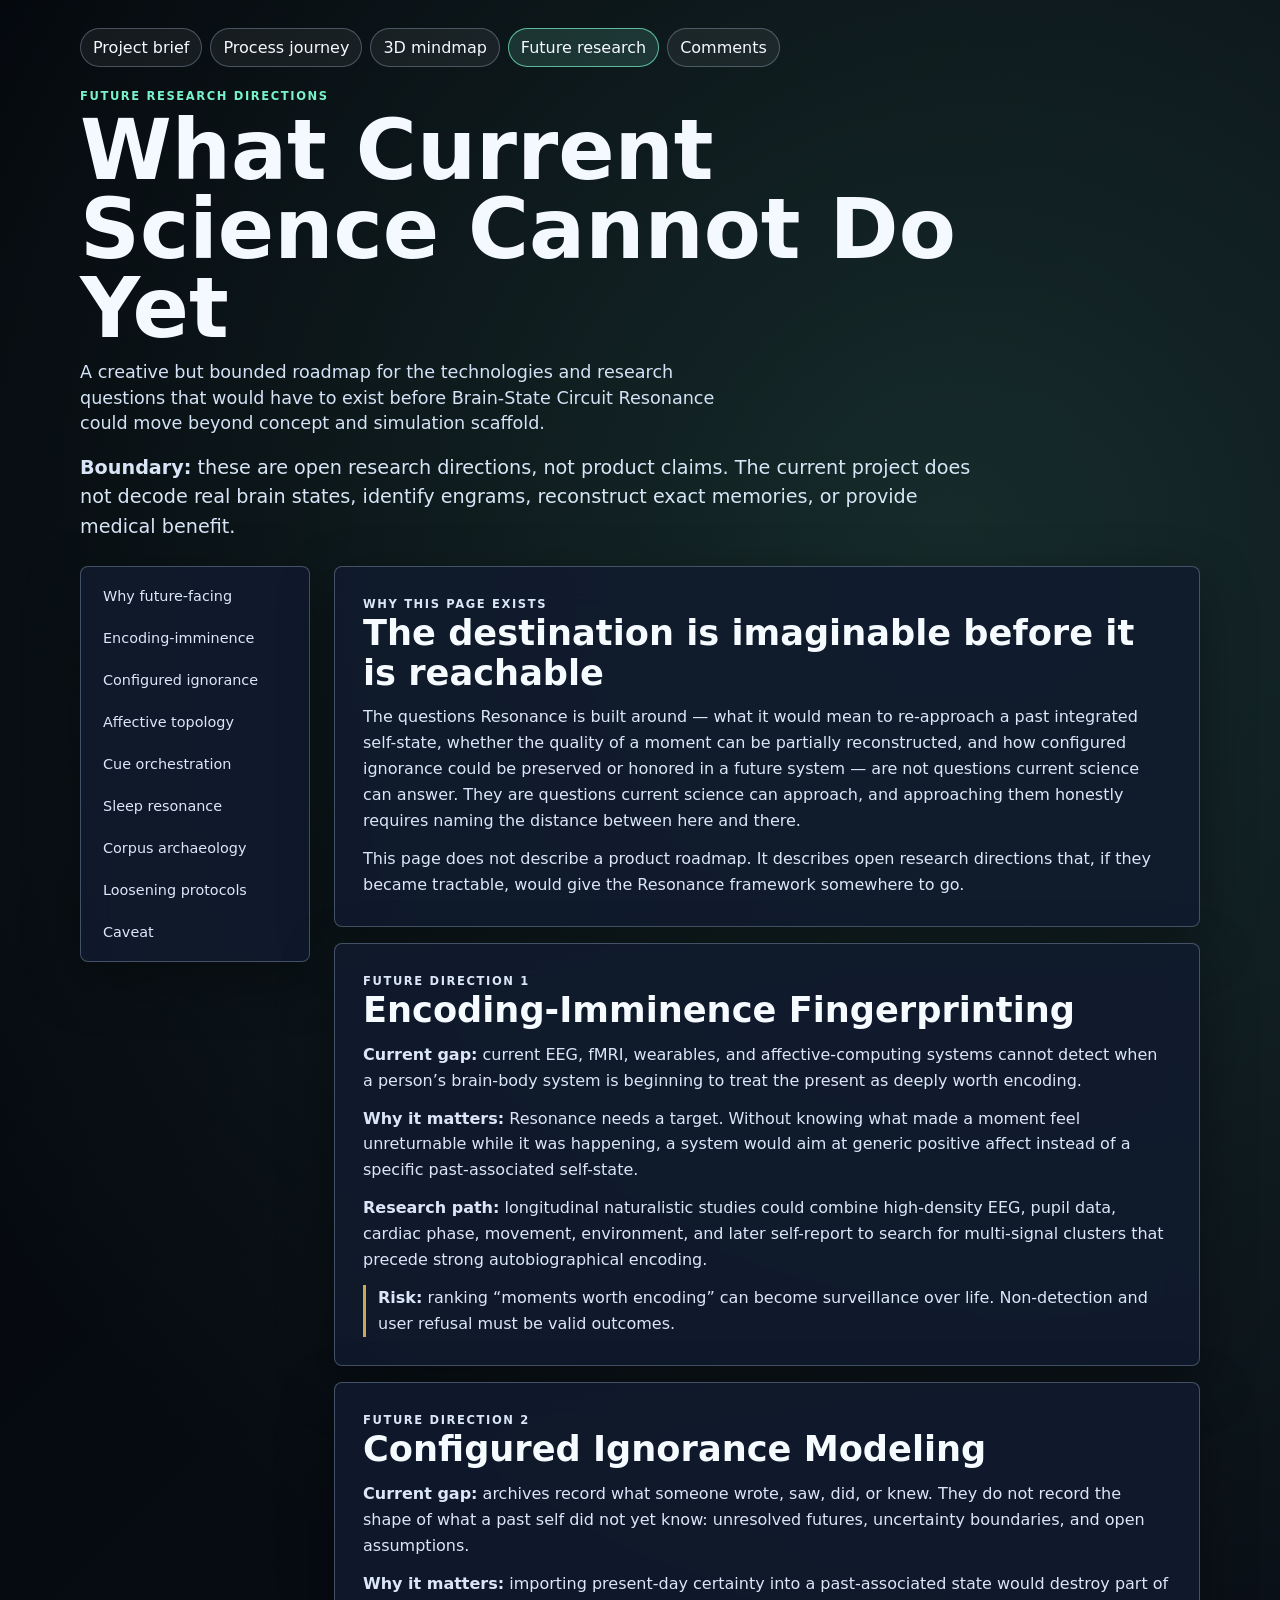
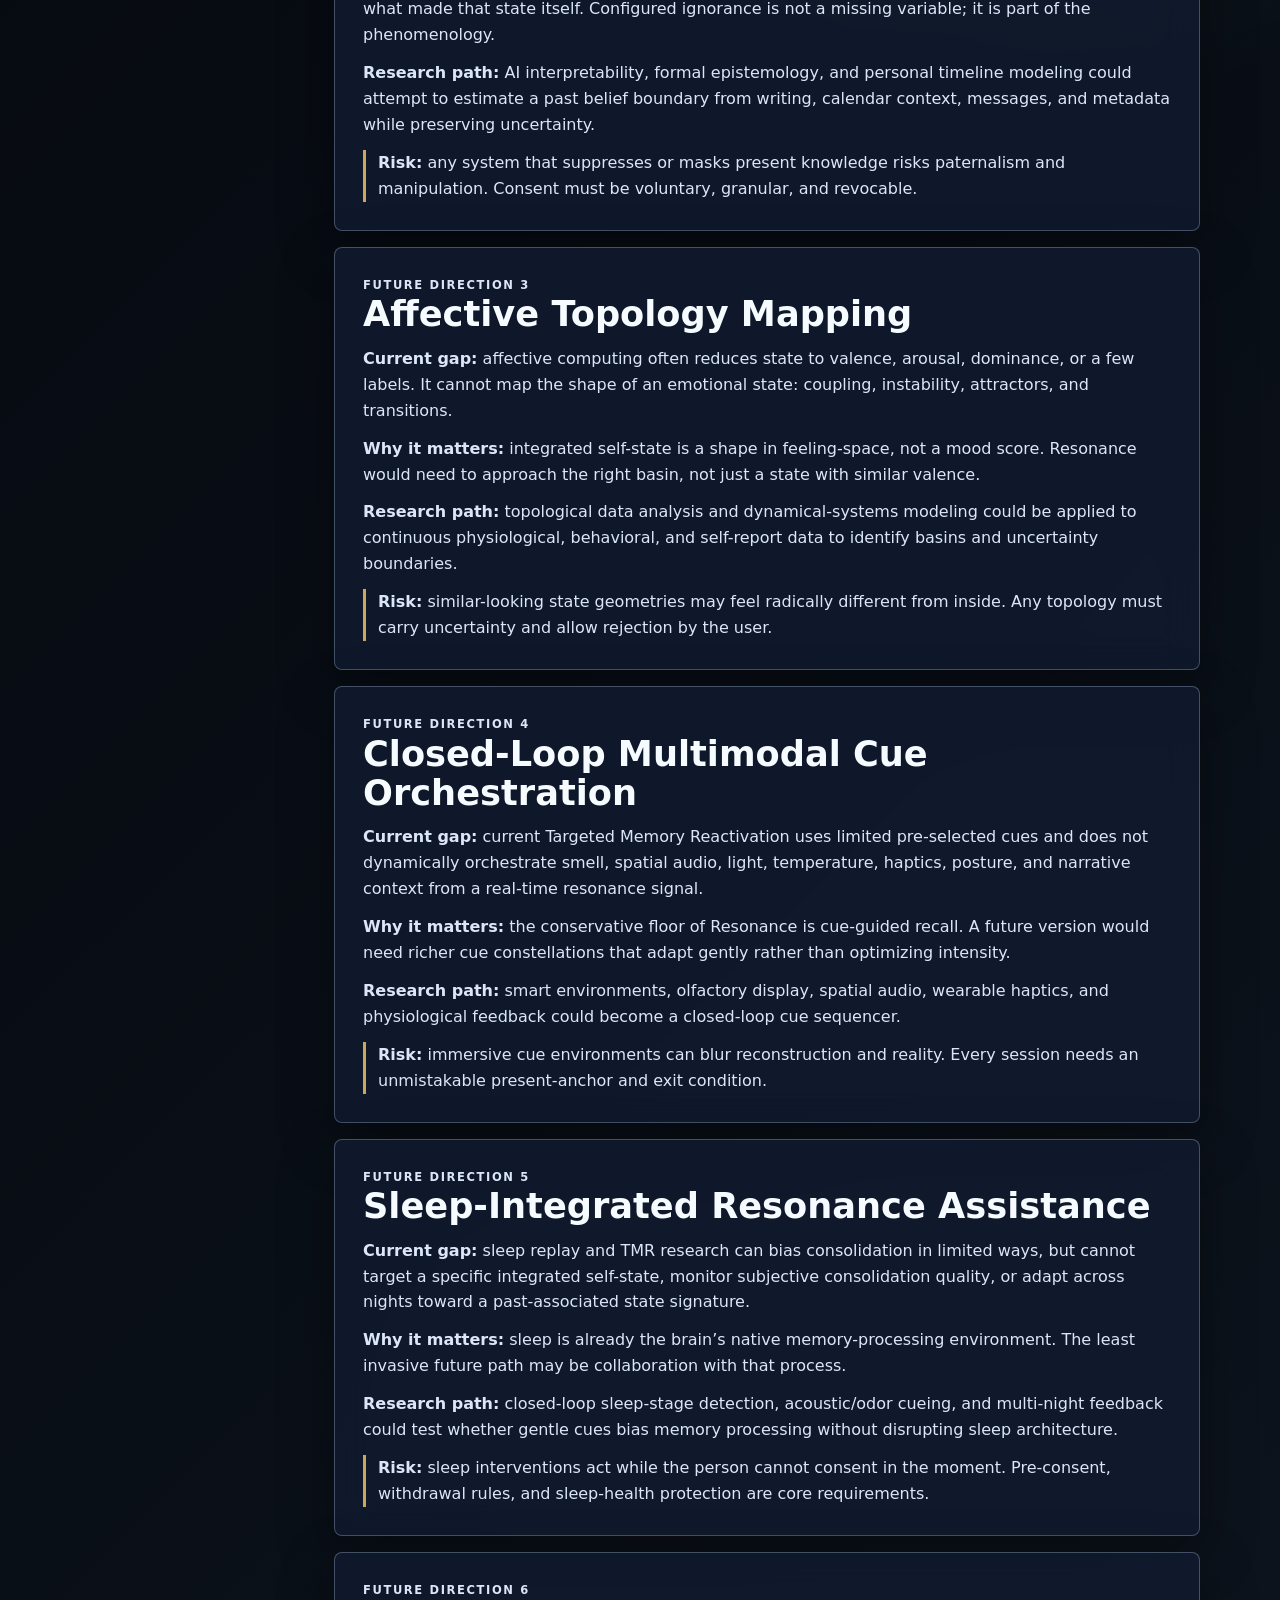
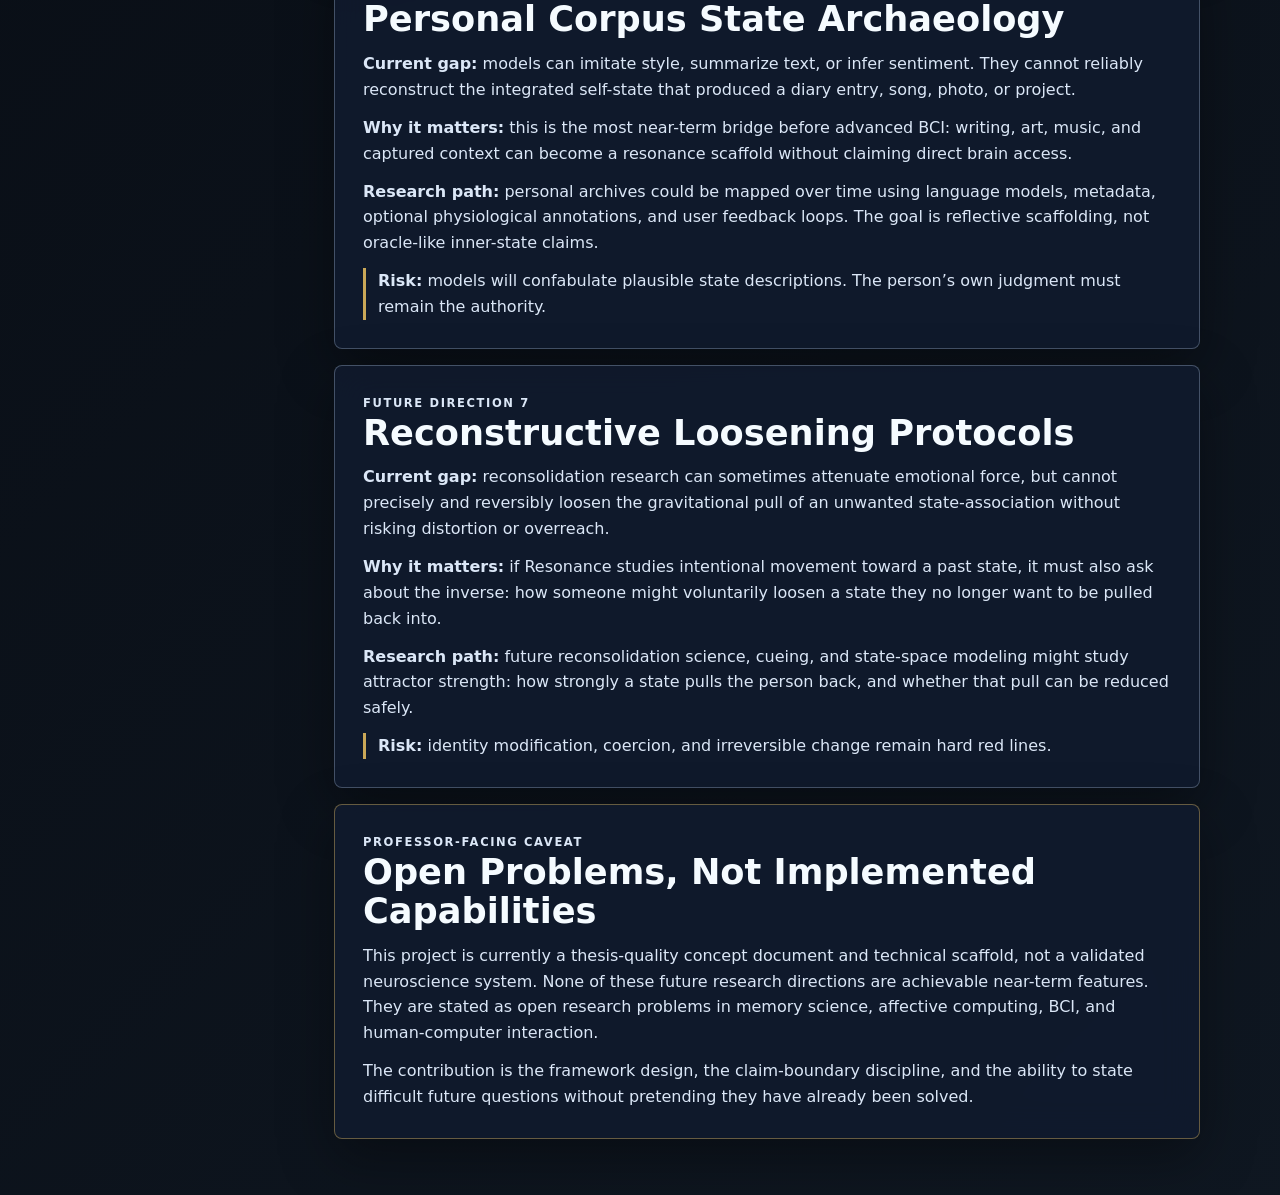
==== future-research.html @ 8a3b991a "docs: add future research roadmap" ====
<!doctype html>
<html lang="en">
<head>
  <meta charset="utf-8" />
  <meta name="viewport" content="width=device-width, initial-scale=1" />
  <title>Brain-State Circuit Resonance Future Research Directions</title>
  <link rel="stylesheet" href="style.css" />
</head>
<body class="brief-page">
  <header class="brief-hero">
    <nav class="journey-nav" aria-label="Project navigation">
      <a href="project-brief.html">Project brief</a>
      <a href="journey.html">Process journey</a>
      <a href="index.html">3D mindmap</a>
      <a href="future-research.html" aria-current="page">Future research</a>
      <button type="button" data-comments-toggle>Comments</button>
    </nav>
    <p class="eyebrow">Future research directions</p>
    <h1>What Current Science Cannot Do Yet</h1>
    <p class="thesis">A creative but bounded roadmap for the technologies and research questions that would have to exist before Brain-State Circuit Resonance could move beyond concept and simulation scaffold.</p>
    <p class="brief-hook"><strong>Boundary:</strong> these are open research directions, not product claims. The current project does not decode real brain states, identify engrams, reconstruct exact memories, or provide medical benefit.</p>
  </header>

  <main class="brief-shell">
    <aside class="brief-toc" aria-label="Future research path">
      <a href="#why-future">Why future-facing</a>
      <a href="#encoding-imminence">Encoding-imminence</a>
      <a href="#configured-ignorance">Configured ignorance</a>
      <a href="#affective-topology">Affective topology</a>
      <a href="#cue-orchestration">Cue orchestration</a>
      <a href="#sleep-resonance">Sleep resonance</a>
      <a href="#corpus-archaeology">Corpus archaeology</a>
      <a href="#loosening-protocols">Loosening protocols</a>
      <a href="#caveat">Caveat</a>
    </aside>

    <section class="brief-content">
      <section class="brief-section" id="why-future">
        <p class="eyebrow">Why this page exists</p>
        <h2>The destination is imaginable before it is reachable</h2>
        <p>The questions Resonance is built around — what it would mean to re-approach a past integrated self-state, whether the quality of a moment can be partially reconstructed, and how configured ignorance could be preserved or honored in a future system — are not questions current science can answer. They are questions current science can approach, and approaching them honestly requires naming the distance between here and there.</p>
        <p>This page does not describe a product roadmap. It describes open research directions that, if they became tractable, would give the Resonance framework somewhere to go.</p>
      </section>

      <section class="brief-section" id="encoding-imminence">
        <p class="eyebrow">Future direction 1</p>
        <h2>Encoding-Imminence Fingerprinting</h2>
        <p><strong>Current gap:</strong> current EEG, fMRI, wearables, and affective-computing systems cannot detect when a person’s brain-body system is beginning to treat the present as deeply worth encoding.</p>
        <p><strong>Why it matters:</strong> Resonance needs a target. Without knowing what made a moment feel unreturnable while it was happening, a system would aim at generic positive affect instead of a specific past-associated self-state.</p>
        <p><strong>Research path:</strong> longitudinal naturalistic studies could combine high-density EEG, pupil data, cardiac phase, movement, environment, and later self-report to search for multi-signal clusters that precede strong autobiographical encoding.</p>
        <p class="brief-caveat"><strong>Risk:</strong> ranking “moments worth encoding” can become surveillance over life. Non-detection and user refusal must be valid outcomes.</p>
      </section>

      <section class="brief-section" id="configured-ignorance">
        <p class="eyebrow">Future direction 2</p>
        <h2>Configured Ignorance Modeling</h2>
        <p><strong>Current gap:</strong> archives record what someone wrote, saw, did, or knew. They do not record the shape of what a past self did not yet know: unresolved futures, uncertainty boundaries, and open assumptions.</p>
        <p><strong>Why it matters:</strong> importing present-day certainty into a past-associated state would destroy part of what made that state itself. Configured ignorance is not a missing variable; it is part of the phenomenology.</p>
        <p><strong>Research path:</strong> AI interpretability, formal epistemology, and personal timeline modeling could attempt to estimate a past belief boundary from writing, calendar context, messages, and metadata while preserving uncertainty.</p>
        <p class="brief-caveat"><strong>Risk:</strong> any system that suppresses or masks present knowledge risks paternalism and manipulation. Consent must be voluntary, granular, and revocable.</p>
      </section>

      <section class="brief-section" id="affective-topology">
        <p class="eyebrow">Future direction 3</p>
        <h2>Affective Topology Mapping</h2>
        <p><strong>Current gap:</strong> affective computing often reduces state to valence, arousal, dominance, or a few labels. It cannot map the shape of an emotional state: coupling, instability, attractors, and transitions.</p>
        <p><strong>Why it matters:</strong> integrated self-state is a shape in feeling-space, not a mood score. Resonance would need to approach the right basin, not just a state with similar valence.</p>
        <p><strong>Research path:</strong> topological data analysis and dynamical-systems modeling could be applied to continuous physiological, behavioral, and self-report data to identify basins and uncertainty boundaries.</p>
        <p class="brief-caveat"><strong>Risk:</strong> similar-looking state geometries may feel radically different from inside. Any topology must carry uncertainty and allow rejection by the user.</p>
      </section>

      <section class="brief-section" id="cue-orchestration">
        <p class="eyebrow">Future direction 4</p>
        <h2>Closed-Loop Multimodal Cue Orchestration</h2>
        <p><strong>Current gap:</strong> current Targeted Memory Reactivation uses limited pre-selected cues and does not dynamically orchestrate smell, spatial audio, light, temperature, haptics, posture, and narrative context from a real-time resonance signal.</p>
        <p><strong>Why it matters:</strong> the conservative floor of Resonance is cue-guided recall. A future version would need richer cue constellations that adapt gently rather than optimizing intensity.</p>
        <p><strong>Research path:</strong> smart environments, olfactory display, spatial audio, wearable haptics, and physiological feedback could become a closed-loop cue sequencer.</p>
        <p class="brief-caveat"><strong>Risk:</strong> immersive cue environments can blur reconstruction and reality. Every session needs an unmistakable present-anchor and exit condition.</p>
      </section>

      <section class="brief-section" id="sleep-resonance">
        <p class="eyebrow">Future direction 5</p>
        <h2>Sleep-Integrated Resonance Assistance</h2>
        <p><strong>Current gap:</strong> sleep replay and TMR research can bias consolidation in limited ways, but cannot target a specific integrated self-state, monitor subjective consolidation quality, or adapt across nights toward a past-associated state signature.</p>
        <p><strong>Why it matters:</strong> sleep is already the brain’s native memory-processing environment. The least invasive future path may be collaboration with that process.</p>
        <p><strong>Research path:</strong> closed-loop sleep-stage detection, acoustic/odor cueing, and multi-night feedback could test whether gentle cues bias memory processing without disrupting sleep architecture.</p>
        <p class="brief-caveat"><strong>Risk:</strong> sleep interventions act while the person cannot consent in the moment. Pre-consent, withdrawal rules, and sleep-health protection are core requirements.</p>
      </section>

      <section class="brief-section" id="corpus-archaeology">
        <p class="eyebrow">Future direction 6</p>
        <h2>Personal Corpus State Archaeology</h2>
        <p><strong>Current gap:</strong> models can imitate style, summarize text, or infer sentiment. They cannot reliably reconstruct the integrated self-state that produced a diary entry, song, photo, or project.</p>
        <p><strong>Why it matters:</strong> this is the most near-term bridge before advanced BCI: writing, art, music, and captured context can become a resonance scaffold without claiming direct brain access.</p>
        <p><strong>Research path:</strong> personal archives could be mapped over time using language models, metadata, optional physiological annotations, and user feedback loops. The goal is reflective scaffolding, not oracle-like inner-state claims.</p>
        <p class="brief-caveat"><strong>Risk:</strong> models will confabulate plausible state descriptions. The person’s own judgment must remain the authority.</p>
      </section>

      <section class="brief-section" id="loosening-protocols">
        <p class="eyebrow">Future direction 7</p>
        <h2>Reconstructive Loosening Protocols</h2>
        <p><strong>Current gap:</strong> reconsolidation research can sometimes attenuate emotional force, but cannot precisely and reversibly loosen the gravitational pull of an unwanted state-association without risking distortion or overreach.</p>
        <p><strong>Why it matters:</strong> if Resonance studies intentional movement toward a past state, it must also ask about the inverse: how someone might voluntarily loosen a state they no longer want to be pulled back into.</p>
        <p><strong>Research path:</strong> future reconsolidation science, cueing, and state-space modeling might study attractor strength: how strongly a state pulls the person back, and whether that pull can be reduced safely.</p>
        <p class="brief-caveat"><strong>Risk:</strong> identity modification, coercion, and irreversible change remain hard red lines.</p>
      </section>

      <section class="brief-section boundary-emphasis" id="caveat">
        <p class="eyebrow">Professor-facing caveat</p>
        <h2>Open Problems, Not Implemented Capabilities</h2>
        <p>This project is currently a thesis-quality concept document and technical scaffold, not a validated neuroscience system. None of these future research directions are achievable near-term features. They are stated as open research problems in memory science, affective computing, BCI, and human-computer interaction.</p>
        <p>The contribution is the framework design, the claim-boundary discipline, and the ability to state difficult future questions without pretending they have already been solved.</p>
      </section>
    </section>
  </main>
  <aside class="comments-drawer" id="commentsDrawer" aria-label="Comment Mode" aria-hidden="true"></aside>
  <script src="src/comments.js?v=comment-mode-v1"></script>
</body>
</html>
---- style.css ----
:root {
  color-scheme: dark;
  --bg: #0b1220;
  --panel: rgba(17, 27, 46, 0.88);
  --panel-strong: rgba(20, 31, 52, 0.95);
  --line: rgba(190, 212, 240, 0.30);
  --text: #f4f8ff;
  --muted: #b8c7dc;
  --known: #79f2c9;
  --plausible: #8fb4ff;
  --speculative: #ff9ec4;
  --warning: #ffd166;
  --shadow: 0 18px 54px rgba(0, 0, 0, 0.36);
  font-family: Inter, ui-sans-serif, system-ui, -apple-system, BlinkMacSystemFont, "Segoe UI", sans-serif;
}

* { box-sizing: border-box; }

html,
body,
.app-shell {
  width: 100%;
  min-height: 100%;
  margin: 0;
}

body {
  overflow: hidden;
  background:
    radial-gradient(circle at 48% 34%, rgba(96, 165, 250, 0.16), transparent 34%),
    radial-gradient(circle at 72% 22%, rgba(94, 234, 212, 0.10), transparent 28%),
    radial-gradient(circle at 24% 78%, rgba(196, 181, 253, 0.10), transparent 30%),
    linear-gradient(180deg, #0f1a2e 0%, #0a1323 54%, #0b1220 100%);
  color: var(--text);
}

button,
input {
  font: inherit;
}

button,
a {
  -webkit-tap-highlight-color: transparent;
}

a {
  color: var(--known);
  text-decoration: none;
}

a:hover {
  text-decoration: underline;
}

.graph-stage {
  position: fixed;
  inset: 0;
  background: linear-gradient(180deg, rgba(11, 18, 32, 0.04), rgba(11, 18, 32, 0.28));
}

#graph {
  position: absolute;
  inset: 0;
}

.ambient-grid {
  position: absolute;
  inset: auto 0 0;
  height: 34vh;
  pointer-events: none;
  background-image: linear-gradient(rgba(255, 255, 255, 0.07) 1px, transparent 1px),
    linear-gradient(90deg, rgba(255, 255, 255, 0.07) 1px, transparent 1px);
  background-size: 42px 42px;
  mask-image: linear-gradient(transparent, black 35%);
  opacity: 0.24;
}

.quick-dock,
.floating-logic-nav,
.top-overlay,
.map-guide,
.control-deck,
.side-panel,
.comments-drawer,
.first-visit-strip,
.brain-note,
.boundary-strip {
  position: fixed;
  z-index: 5;
}


.quick-dock {
  top: 18px;
  left: 50%;
  transform: translateX(-50%);
  display: flex;
  gap: 8px;
  padding: 7px;
  border: 1px solid var(--line);
  border-radius: 999px;
  background: rgba(17, 27, 46, 0.86);
  box-shadow: var(--shadow);
  backdrop-filter: blur(18px);
  z-index: 8;
}

.floating-logic-nav {
  left: 50%;
  bottom: 50px;
  display: grid;
  grid-template-columns: 44px minmax(160px, 300px) 44px;
  align-items: center;
  gap: 8px;
  max-width: calc(100vw - 28px);
  padding: 8px;
  border: 1px solid rgba(121, 242, 201, 0.42);
  border-radius: 999px;
  background: rgba(7, 13, 24, 0.82);
  box-shadow: 0 16px 44px rgba(0, 0, 0, 0.42), 0 0 28px rgba(121, 242, 201, 0.10);
  backdrop-filter: blur(18px);
  transform: translateX(-50%);
  z-index: 9;
}

.floating-logic-nav button {
  width: 44px;
  height: 36px;
  border: 1px solid rgba(143, 180, 255, 0.62);
  border-radius: 999px;
  background: rgba(143, 180, 255, 0.18);
  color: #f4f9ff;
  cursor: pointer;
  font-size: 1.2rem;
  font-weight: 900;
}

.floating-logic-nav button:hover:not(:disabled) {
  border-color: rgba(121, 242, 201, 0.82);
  background: rgba(121, 242, 201, 0.18);
}

.floating-logic-nav button:disabled {
  cursor: not-allowed;
  opacity: 0.42;
}

.floating-logic-nav span {
  overflow: hidden;
  color: #dce8f9;
  font-size: 0.78rem;
  font-weight: 800;
  text-align: center;
  text-overflow: ellipsis;
  white-space: nowrap;
}

.dock-button {
  display: inline-flex;
  align-items: center;
  justify-content: center;
  border: 1px solid rgba(220, 236, 255, 0.14);
  border-radius: 999px;
  padding: 7px 11px;
  background: rgba(255, 255, 255, 0.055);
  color: #dce8f9;
  cursor: pointer;
  font-size: 0.8rem;
  font-weight: 750;
  text-decoration: none;
}

.dock-button.active,
.dock-button:hover {
  border-color: rgba(121, 242, 201, 0.7);
  background: rgba(121, 242, 201, 0.14);
  color: #effffb;
  text-decoration: none;
}

.overlay-close {
  position: absolute;
  top: 8px;
  right: 8px;
  width: 28px;
  height: 28px;
  border: 1px solid rgba(220, 236, 255, 0.16);
  border-radius: 999px;
  background: rgba(255, 255, 255, 0.07);
  color: #dce8f9;
  cursor: pointer;
  z-index: 2;
}

.top-overlay:not(.open),
.map-guide:not(.open),
.control-deck:not(.open),
.first-visit-strip:not(.open) {
  opacity: 0;
  transform: translateY(-10px);
  pointer-events: none;
}

.top-overlay,
.map-guide,
.control-deck,
.first-visit-strip {
  transition: opacity 0.2s ease, transform 0.2s ease;
}

.top-overlay {
  top: 70px;
  left: 22px;
  width: min(500px, calc(100vw - 460px));
  display: flex;
  gap: 18px;
  align-items: flex-start;
  pointer-events: none;
}

.top-overlay.open {
  pointer-events: auto;
}

.top-overlay > div,
.quick-dock,
.dock-button,
.guide-card,
.legend-card,
.control-block,
.side-panel,
.brain-note {
  border: 1px solid var(--line);
  background: var(--panel);
  box-shadow: var(--shadow);
  backdrop-filter: blur(18px);
}

.top-overlay > div {
  position: relative;
  padding: 18px 44px 18px 20px;
  border-radius: 8px;
}

.map-intent {
  max-width: 610px;
  margin: 10px 0 0;
  color: #aedad2;
  font-size: 0.9rem;
  line-height: 1.38;
}

.eyebrow {
  margin: 0 0 8px;
  color: var(--known);
  font-size: 0.72rem;
  font-weight: 800;
  letter-spacing: 0.14em;
  text-transform: uppercase;
}

h1 {
  margin: 0;
  font-size: clamp(1.7rem, 3vw, 3rem);
  line-height: 0.95;
  letter-spacing: 0;
}

.thesis {
  max-width: 650px;
  margin: 12px 0 0;
  color: #d4e2f7;
  font-size: clamp(0.95rem, 1.5vw, 1.1rem);
  line-height: 1.45;
}

.hero-links {
  display: flex;
  flex-wrap: wrap;
  gap: 8px;
  margin-top: 14px;
  pointer-events: auto;
}

.hero-links a {
  display: inline-flex;
  align-items: center;
  border: 1px solid rgba(121, 242, 201, 0.48);
  border-radius: 8px;
  padding: 9px 11px;
  background: rgba(121, 242, 201, 0.1);
  color: #effffb;
  font-size: 0.86rem;
  font-weight: 750;
}

.hero-links button,
.inline-tool-button {
  border: 1px solid rgba(143, 180, 255, 0.5);
  border-radius: 8px;
  padding: 9px 11px;
  background: rgba(143, 180, 255, 0.12);
  color: #edf4ff;
  cursor: pointer;
  font-size: 0.86rem;
  font-weight: 750;
}

.panel-toggle {
  display: none;
  pointer-events: auto;
  color: var(--text);
  border-radius: 8px;
  padding: 11px 13px;
  cursor: pointer;
}


.map-guide {
  left: 22px;
  top: 70px;
  bottom: auto;
  width: min(320px, calc(100vw - 460px));
  display: grid;
  gap: 10px;
}

.guide-card,
.legend-card {
  position: relative;
  border-radius: 14px;
  padding: 12px 13px;
}

.first-visit-strip {
  left: 50%;
  bottom: 104px;
  width: min(760px, calc(100vw - 420px));
  transform: translateX(-50%);
  border: 1px solid var(--line);
  border-radius: 8px;
  padding: 12px 44px 12px 14px;
  background: rgba(18, 29, 50, 0.93);
  box-shadow: var(--shadow);
  backdrop-filter: blur(18px);
}

.first-visit-strip:not(.open) {
  transform: translate(-50%, 10px);
}

.first-visit-strip ol {
  display: grid;
  grid-template-columns: repeat(3, minmax(0, 1fr));
  gap: 10px;
  margin: 0;
  padding: 0;
  list-style: none;
}

.first-visit-strip li {
  display: flex;
  gap: 9px;
  align-items: center;
  min-width: 0;
  color: #dce8f9;
  font-size: 0.82rem;
  line-height: 1.25;
}

.first-visit-strip span {
  display: grid;
  flex: 0 0 24px;
  place-items: center;
  width: 24px;
  height: 24px;
  border: 1px solid rgba(121, 242, 201, 0.42);
  border-radius: 50%;
  background: rgba(121, 242, 201, 0.12);
  color: var(--known);
  font-size: 0.76rem;
  font-weight: 850;
}

.first-visit-strip strong {
  min-width: 0;
  overflow-wrap: anywhere;
}

.guide-card ol {
  margin: 0;
  padding-left: 19px;
  color: #c5d4e8;
  font-size: 0.8rem;
  line-height: 1.45;
}

.guide-card li + li {
  margin-top: 7px;
}

.legend-card {
  display: grid;
  gap: 8px;
  color: #d8e5f8;
  font-size: 0.82rem;
}

.legend-dot {
  display: inline-block;
  width: 10px;
  height: 10px;
  margin-right: 8px;
  border-radius: 999px;
  box-shadow: 0 0 14px currentColor;
}

.legend-dot.known { background: var(--known); color: var(--known); }
.legend-dot.plausible { background: var(--plausible); color: var(--plausible); }
.legend-dot.speculative { background: var(--speculative); color: var(--speculative); }

.control-deck {
  left: 22px;
  bottom: 56px;
  width: min(460px, calc(100vw - 460px));
  display: grid;
  grid-template-columns: 1fr;
  gap: 12px;
}

.control-block {
  padding: 14px;
  border-radius: 12px;
}

.control-deck > .overlay-close {
  top: -12px;
  right: -12px;
}

.block-heading,
.control-block label {
  display: grid;
  gap: 4px;
}

.block-heading span,
.control-block label span,
.slider-scale,
.mode-copy {
  color: var(--muted);
  font-size: 0.82rem;
}

.block-heading strong,
.control-block label strong {
  font-size: 0.95rem;
}

.mode-grid {
  display: grid;
  grid-template-columns: repeat(2, minmax(0, 1fr));
  gap: 8px;
  margin: 12px 0;
}

.mode-button {
  min-height: 42px;
  border: 1px solid var(--line);
  border-radius: 8px;
  background: rgba(255, 255, 255, 0.06);
  color: var(--text);
  cursor: pointer;
}

.mode-button.active {
  border-color: rgba(121, 242, 201, 0.86);
  background: rgba(121, 242, 201, 0.16);
  color: #effffb;
}

.mode-copy {
  min-height: 54px;
  margin: 0;
  line-height: 1.45;
}

input[type="range"] {
  width: 100%;
  margin: 18px 0 10px;
  accent-color: var(--known);
}

.slider-scale {
  display: flex;
  justify-content: space-between;
  gap: 16px;
}

.side-panel {
  top: 70px;
  right: 20px;
  bottom: 56px;
  width: 360px;
  overflow: auto;
  padding: 18px;
  border-radius: 8px;
  transform: translateX(0);
  transition: transform 0.22s ease, opacity 0.22s ease;
}

.side-panel:not(.open) {
  transform: translateX(calc(100% + 24px));
  opacity: 0;
  pointer-events: none;
}

.panel-head {
  display: flex;
  justify-content: space-between;
  gap: 12px;
  align-items: center;
}

#closePanel {
  width: 34px;
  height: 34px;
  border: 1px solid var(--line);
  border-radius: 8px;
  background: rgba(255, 255, 255, 0.07);
  color: var(--text);
  cursor: pointer;
  font-size: 1.25rem;
}

.side-panel h2 {
  margin: 8px 0 12px;
  font-size: 1.6rem;
  line-height: 1.08;
}

.meta-row {
  display: flex;
  flex-wrap: wrap;
  gap: 8px;
  margin-bottom: 14px;
}

.cluster-pill,
.status-badge {
  border: 1px solid var(--line);
  border-radius: 999px;
  padding: 5px 9px;
  color: #dce8f9;
  font-size: 0.78rem;
}

.status-known {
  border-color: rgba(121, 242, 201, 0.65);
  background: rgba(121, 242, 201, 0.14);
}

.status-plausible {
  border-color: rgba(143, 180, 255, 0.65);
  background: rgba(143, 180, 255, 0.14);
}

.status-speculative {
  border-color: rgba(255, 158, 196, 0.65);
  background: rgba(255, 158, 196, 0.14);
}

#nodeDescription,
.boundary-card li {
  color: #bccbe0;
  line-height: 1.55;
  overflow-wrap: anywhere;
}


.node-explainer-grid,
.connection-card {
  display: grid;
  gap: 10px;
  margin: 14px 0;
}

.node-explainer-grid > div,
.connection-card {
  border: 1px solid rgba(220, 236, 255, 0.12);
  border-radius: 12px;
  padding: 12px;
  background: rgba(255, 255, 255, 0.045);
}

.node-explainer-grid h3,
.connection-card h3 {
  margin: 0 0 6px;
  color: #f4f9ff;
  font-size: 0.82rem;
  letter-spacing: 0.08em;
  text-transform: uppercase;
}

.node-explainer-grid p,
.connection-card li {
  margin: 0;
  color: #c6d5e9;
  font-size: 0.88rem;
  line-height: 1.48;
}

.connection-card ul {
  display: grid;
  gap: 7px;
  margin: 0;
  padding-left: 18px;
}

.connection-card span {
  color: #93a7bd;
}

.doc-button {
  display: inline-flex;
  margin: 6px 0 18px;
  border: 1px solid rgba(121, 242, 201, 0.54);
  border-radius: 999px;
  padding: 9px 12px;
  background: rgba(121, 242, 201, 0.12);
  font-weight: 750;
}

.secondary-doc-button {
  margin-left: 8px;
  border-color: rgba(143, 180, 255, 0.54);
  background: rgba(143, 180, 255, 0.12);
  color: #eaf0ff;
}

.doc-button.hidden {
  display: none;
}

.boundary-card {
  border-top: 1px solid var(--line);
  border-bottom: 1px solid var(--line);
  padding: 14px 0;
  margin: 4px 0 16px;
}

.boundary-card h3 {
  margin: 0 0 10px;
  font-size: 0.95rem;
}

.boundary-card ul {
  margin: 0;
  padding-left: 19px;
}

.boundary-card li {
  margin: 0 0 9px;
}

.doc-links {
  display: grid;
  grid-template-columns: repeat(2, minmax(0, 1fr));
  gap: 8px;
}

.doc-links a {
  border: 1px solid var(--line);
  border-radius: 8px;
  padding: 10px;
  background: rgba(255, 255, 255, 0.05);
  color: #dce8f9;
  font-size: 0.85rem;
}

.brain-note {
  display: none;
}

.boundary-strip {
  left: 0;
  right: 0;
  bottom: 0;
  min-height: 34px;
  display: flex;
  align-items: center;
  justify-content: center;
  padding: 8px 16px;
  border-top: 1px solid rgba(190, 212, 240, 0.30);
  background: rgba(12, 22, 39, 0.92);
  color: #dbe7f7;
  font-size: 0.8rem;
  text-align: center;
}

.node-tooltip {
  position: fixed;
  z-index: 10;
  max-width: 260px;
  pointer-events: none;
  border: 1px solid var(--line);
  border-radius: 8px;
  padding: 8px 10px;
  background: rgba(7, 11, 20, 0.94);
  color: var(--text);
  box-shadow: var(--shadow);
  transform: translate(14px, 14px);
  font-size: 0.83rem;
}

.node-tooltip.hidden {
  display: none;
}

.graph-fallback {
  position: fixed;
  top: 50%;
  left: 50%;
  display: grid;
  gap: 8px;
  max-width: min(420px, calc(100vw - 40px));
  padding: 16px;
  pointer-events: auto;
  transform: translate(-50%, -50%);
  line-height: 1.45;
}

.graph-fallback span {
  color: #c7d5e8;
}

body.journey-page {
  min-height: 100vh;
  overflow: auto;
  background:
    radial-gradient(circle at 20% 18%, rgba(121, 242, 201, 0.18), transparent 28%),
    radial-gradient(circle at 78% 8%, rgba(255, 209, 102, 0.12), transparent 24%),
    linear-gradient(135deg, rgba(3, 5, 10, 0.94), rgba(13, 22, 35, 0.94)),
    var(--bg);
}

body.brief-page {
  min-height: 100vh;
  overflow: auto;
  background:
    radial-gradient(circle at 74% 12%, rgba(121, 242, 201, 0.14), transparent 30%),
    linear-gradient(135deg, rgba(3, 5, 10, 0.96), rgba(15, 23, 33, 0.96)),
    var(--bg);
}

.journey-header,
.journey-shell,
.journey-disclaimer,
.brief-hero,
.brief-shell {
  width: min(1120px, calc(100% - 32px));
  margin: 0 auto;
}

.journey-header {
  padding: 28px 0 18px;
}

.brief-hero {
  padding: 28px 0 24px;
}

.journey-header h1 {
  max-width: 900px;
  font-size: clamp(2rem, 6vw, 4.25rem);
}

.brief-hero h1 {
  max-width: 960px;
  font-size: clamp(2.3rem, 7vw, 5.2rem);
}

.brief-hook {
  max-width: 900px;
  margin: 16px 0 0;
  color: #d7e5f7;
  font-size: clamp(1rem, 1.8vw, 1.2rem);
  line-height: 1.55;
}

.journey-nav {
  display: flex;
  flex-wrap: wrap;
  gap: 8px;
  margin-bottom: 22px;
}

.journey-nav a,
.journey-nav button,
.journey-controls button {
  border: 1px solid var(--line);
  border-radius: 999px;
  padding: 9px 12px;
  background: rgba(255, 255, 255, 0.06);
  color: var(--text);
  cursor: pointer;
  font: inherit;
}

.journey-nav a[aria-current="page"],
.journey-nav button.active {
  border-color: rgba(121, 242, 201, 0.7);
  background: rgba(121, 242, 201, 0.14);
}

.journey-nav button:hover {
  border-color: rgba(121, 242, 201, 0.7);
}

.brief-shell {
  display: grid;
  grid-template-columns: 230px minmax(0, 1fr);
  gap: 24px;
  align-items: start;
  padding-bottom: 56px;
}

.brief-toc {
  position: sticky;
  top: 18px;
  display: grid;
  gap: 8px;
  border: 1px solid var(--line);
  border-radius: 8px;
  padding: 12px;
  background: var(--panel);
  box-shadow: var(--shadow);
  backdrop-filter: blur(18px);
}

.brief-toc a {
  border-radius: 6px;
  padding: 9px 10px;
  color: #dce8f9;
  font-size: 0.9rem;
}

.brief-toc a:hover {
  background: rgba(255, 255, 255, 0.06);
  text-decoration: none;
}

.brief-content {
  display: grid;
  gap: 16px;
}

.brief-section {
  scroll-margin-top: 18px;
  border: 1px solid var(--line);
  border-radius: 8px;
  padding: clamp(18px, 3vw, 28px);
  background: var(--panel);
  box-shadow: var(--shadow);
  backdrop-filter: blur(18px);
}

.brief-section h2 {
  margin: 0 0 12px;
  color: #f5fbff;
  font-size: clamp(1.45rem, 3vw, 2.2rem);
  line-height: 1.12;
}

.brief-section h3 {
  margin: 0 0 8px;
  color: #f5fbff;
  font-size: 1rem;
}

.brief-section p,
.brief-section li {
  color: #dbe7f7;
  line-height: 1.62;
}

.brief-section p {
  margin: 0;
}

.brief-section p + p {
  margin-top: 12px;
}

.brief-grid {
  display: grid;
  grid-template-columns: repeat(2, minmax(0, 1fr));
  gap: 14px;
}

.brief-grid.three {
  grid-template-columns: repeat(3, minmax(0, 1fr));
}

.brief-grid.state-vector-grid {
  grid-template-columns: repeat(2, minmax(0, 1fr));
}

.brief-grid > div,
.brief-grid > article {
  border: 1px solid rgba(220, 236, 255, 0.12);
  border-radius: 8px;
  padding: 14px;
  background: rgba(255, 255, 255, 0.045);
}

.brief-grid ul,
.brief-section ul,
.brief-steps {
  margin: 0;
  padding-left: 20px;
}

.brief-steps {
  display: grid;
  gap: 8px;
}

.brief-caveat {
  border-left: 3px solid rgba(255, 209, 102, 0.78);
  padding-left: 12px;
  color: #f5df9a;
}

.flow-strip {
  display: grid;
  grid-template-columns: repeat(6, minmax(0, 1fr));
  gap: 8px;
  margin: 16px 0;
}

.flow-strip span {
  position: relative;
  min-height: 72px;
  border: 1px solid rgba(143, 180, 255, 0.32);
  border-radius: 8px;
  padding: 10px;
  background: rgba(143, 180, 255, 0.08);
  color: #dce8f9;
  font-size: 0.78rem;
  font-weight: 750;
  line-height: 1.32;
}

.flow-strip span:not(:last-child)::after {
  content: ">";
  position: absolute;
  top: 50%;
  right: -8px;
  transform: translate(50%, -50%);
  color: var(--known);
  font-weight: 900;
}

.anchor-table {
  display: grid;
  overflow: hidden;
  border: 1px solid rgba(220, 236, 255, 0.14);
  border-radius: 8px;
}

.anchor-table > div {
  display: grid;
  grid-template-columns: 0.9fr 1.1fr 1.3fr 1.3fr;
  gap: 12px;
  padding: 11px 12px;
  border-top: 1px solid rgba(220, 236, 255, 0.12);
}

.anchor-table > div:first-child {
  border-top: 0;
  background: rgba(121, 242, 201, 0.1);
}

.anchor-table strong,
.anchor-table span {
  color: #dce8f9;
  font-size: 0.82rem;
  line-height: 1.42;
}

.anchor-table span {
  color: #bfcee3;
}

.boundary-emphasis {
  border-color: rgba(255, 209, 102, 0.36);
}

.artifact-list {
  display: grid;
  gap: 10px;
}

.artifact-list a {
  display: grid;
  gap: 3px;
  border: 1px solid var(--line);
  border-radius: 8px;
  padding: 13px;
  background: rgba(255, 255, 255, 0.045);
  color: #effffb;
}

.artifact-list a:hover {
  border-color: rgba(121, 242, 201, 0.62);
  text-decoration: none;
}

.artifact-list span {
  color: #aebfd3;
  font-size: 0.9rem;
  line-height: 1.45;
}

.journey-shell {
  display: grid;
  grid-template-columns: minmax(0, 1fr) 380px;
  gap: 18px;
  align-items: start;
  padding-bottom: 110px;
}

.journey-board,
.journey-card,
.journey-disclaimer {
  border: 1px solid var(--line);
  border-radius: 8px;
  background: var(--panel);
  box-shadow: var(--shadow);
  backdrop-filter: blur(18px);
}

.journey-board {
  padding: 18px;
}

.journey-path {
  display: grid;
  gap: 12px;
}

.journey-step {
  display: grid;
  grid-template-columns: 42px 1fr;
  gap: 12px;
  align-items: center;
  min-height: 74px;
  border: 1px solid var(--line);
  border-radius: 8px;
  padding: 12px;
  background: rgba(255, 255, 255, 0.05);
  color: var(--text);
  text-align: left;
  cursor: pointer;
}

.journey-step[aria-current="step"] {
  border-color: rgba(121, 242, 201, 0.74);
  background: rgba(121, 242, 201, 0.13);
}

.journey-step span {
  display: grid;
  place-items: center;
  width: 36px;
  height: 36px;
  border-radius: 50%;
  background: rgba(255, 255, 255, 0.08);
  color: var(--known);
  font-weight: 800;
}

.journey-step strong {
  line-height: 1.25;
}

.journey-card {
  padding: 20px;
}

.step-count {
  margin: 0 0 8px;
  color: var(--known);
  font-size: 0.78rem;
  font-weight: 800;
  letter-spacing: 0.12em;
  text-transform: uppercase;
}

.journey-card h2 {
  margin: 0 0 12px;
  font-size: 1.55rem;
  line-height: 1.15;
}

.journey-card p {
  color: #dbe7f7;
  line-height: 1.6;
}

.state-panel {
  display: grid;
  gap: 10px;
  margin-top: 18px;
}

.state-bar {
  display: grid;
  grid-template-columns: 86px 1fr;
  gap: 10px;
  align-items: center;
  color: var(--muted);
  font-size: 0.86rem;
}

.state-bar meter {
  width: 100%;
  height: 16px;
  accent-color: var(--known);
}

.journey-controls {
  display: flex;
  gap: 10px;
  margin-top: 12px;
}

.journey-controls button {
  flex: 1;
  cursor: pointer;
}

.journey-controls button:disabled {
  cursor: not-allowed;
  opacity: 0.45;
}

.journey-disclaimer {
  position: static;
  transform: none;
  padding: 12px 14px;
  color: #d5e3f4;
  font-size: 0.86rem;
  line-height: 1.45;
  margin-bottom: 18px;
}

@media (max-width: 980px) {
  body {
    overflow: hidden;
  }

  .quick-dock {
    top: 10px;
    width: calc(100vw - 24px);
    justify-content: center;
    overflow-x: auto;
  }

  .dock-button {
    white-space: nowrap;
  }

  .top-overlay {
    top: 58px;
    left: 12px;
    right: 12px;
    width: auto;
  }

  .top-overlay > div {
    padding: 14px;
  }

  .panel-toggle {
    display: block;
    flex: 0 0 auto;
  }

  .map-guide {
    top: 58px;
    left: 12px;
    right: 12px;
    width: auto;
  }

  .control-deck {
    left: 12px;
    right: auto;
    bottom: 48px;
    width: min(520px, calc(100vw - 48px));
    grid-template-columns: 1fr;
    max-height: 38vh;
    overflow: auto;
  }

  .mode-grid {
    grid-template-columns: repeat(2, minmax(0, 1fr));
  }

  .side-panel {
    top: auto;
    left: 12px;
    right: auto;
    bottom: 48px;
    width: min(360px, calc(100vw - 48px));
    max-height: 56vh;
    padding: 16px;
    overflow-x: hidden;
  }

  .brain-note {
    display: none;
  }

  .first-visit-strip {
    left: 12px;
    right: 12px;
    bottom: 96px;
    width: auto;
    transform: none;
  }

  .first-visit-strip:not(.open) {
    transform: translateY(10px);
  }

  .first-visit-strip ol {
    grid-template-columns: 1fr;
    gap: 8px;
  }

  h1 {
    font-size: 1.9rem;
  }

  .journey-shell {
    grid-template-columns: 1fr;
  }

  .brief-shell {
    grid-template-columns: 1fr;
  }

  .brief-toc {
    position: static;
    grid-template-columns: repeat(2, minmax(0, 1fr));
  }

  .brief-grid,
  .brief-grid.three,
  .brief-grid.state-vector-grid {
    grid-template-columns: 1fr;
  }

  .flow-strip {
    grid-template-columns: repeat(2, minmax(0, 1fr));
  }

  .flow-strip span:not(:last-child)::after {
    display: none;
  }

  .anchor-table > div {
    grid-template-columns: 1fr;
    gap: 5px;
  }

  .journey-disclaimer {
    position: static;
    transform: none;
    margin-bottom: 16px;
  }

  .journey-shell {
    padding-bottom: 18px;
  }
}

@media (max-width: 540px) {
  .top-overlay {
    align-items: stretch;
  }

  .map-intent {
    font-size: 0.84rem;
  }

  .mode-grid,
  .doc-links {
    grid-template-columns: 1fr;
  }

  .control-deck {
    max-height: 34vh;
  }

  .side-panel {
    max-height: 50vh;
  }

  .hero-links {
    margin-top: 10px;
  }

  .hero-links a {
    padding: 8px 9px;
    font-size: 0.78rem;
  }

  .hero-links button {
    padding: 8px 9px;
    font-size: 0.78rem;
  }

  .journey-step {
    grid-template-columns: 34px 1fr;
  }

  .state-bar {
    grid-template-columns: 1fr;
  }
}


.node-papers-card {
  border: 1px solid rgba(190, 212, 240, 0.28);
  border-radius: 12px;
  padding: 12px;
  margin: 14px 0;
  background: rgba(255, 255, 255, 0.06);
}

.node-papers-card h3 {
  margin: 0 0 8px;
  color: #f4f9ff;
  font-size: 0.82rem;
  letter-spacing: 0.08em;
  text-transform: uppercase;
}

.node-papers-card ul {
  display: grid;
  gap: 8px;
  margin: 0;
  padding-left: 18px;
}

.node-papers-card li {
  color: #cfdbed;
  font-size: 0.84rem;
  line-height: 1.42;
}

.node-papers-card a {
  color: #b7f7eb;
  font-weight: 750;
}

.node-papers-card span {
  display: block;
  color: #9fb0c9;
  margin-top: 2px;
}


.logic-chain-card,
.node-papers-card {
  border: 1px solid rgba(190, 212, 240, 0.28);
  border-radius: 12px;
  padding: 12px;
  margin: 14px 0;
  background: rgba(255, 255, 255, 0.06);
}

.logic-chain-card h3,
.node-papers-card h3 {
  margin: 0 0 8px;
  color: #f4f9ff;
  font-size: 0.82rem;
  letter-spacing: 0.08em;
  text-transform: uppercase;
}

.logic-chain-card p {
  margin: 0 0 10px;
  color: #cfdbed;
  font-size: 0.84rem;
  line-height: 1.42;
}

.logic-chain-actions {
  display: grid;
  grid-template-columns: 1fr 1fr;
  gap: 8px;
}

.logic-chain-actions button {
  min-height: 34px;
  border: 1px solid rgba(143, 180, 255, 0.44);
  border-radius: 8px;
  padding: 7px 9px;
  overflow: hidden;
  background: rgba(143, 180, 255, 0.12);
  color: #edf4ff;
  cursor: pointer;
  font-size: 0.78rem;
  font-weight: 750;
  text-overflow: ellipsis;
  white-space: nowrap;
}

.logic-chain-actions button:hover:not(:disabled) {
  border-color: rgba(121, 242, 201, 0.7);
  background: rgba(121, 242, 201, 0.14);
}

.logic-chain-actions button:disabled {
  cursor: not-allowed;
  opacity: 0.46;
}

.comments-drawer {
  top: 70px;
  right: 20px;
  bottom: 56px;
  width: min(390px, calc(100vw - 40px));
  z-index: 12;
  overflow: auto;
  border: 1px solid var(--line);
  border-radius: 8px;
  background: rgba(11, 18, 32, 0.96);
  box-shadow: var(--shadow);
  backdrop-filter: blur(18px);
  transform: translateX(calc(100% + 28px));
  opacity: 0;
  pointer-events: none;
  transition: transform 0.22s ease, opacity 0.22s ease;
}

.comments-drawer.open {
  transform: translateX(0);
  opacity: 1;
  pointer-events: auto;
}

.comments-drawer-inner {
  display: grid;
  gap: 14px;
  padding: 16px;
}

.comments-head,
.comment-meta,
.comment-actions,
.comments-tools {
  display: flex;
  gap: 10px;
  align-items: center;
}

.comments-head {
  justify-content: space-between;
}

.comments-head h2 {
  margin: 0;
  font-size: 1.45rem;
  line-height: 1.1;
}

.comments-close {
  flex: 0 0 auto;
  width: 34px;
  height: 34px;
  border: 1px solid var(--line);
  border-radius: 8px;
  background: rgba(255, 255, 255, 0.07);
  color: var(--text);
  cursor: pointer;
  font-size: 1.25rem;
}

.comments-target-card,
.comment-item {
  border: 1px solid rgba(220, 236, 255, 0.14);
  border-radius: 8px;
  background: rgba(255, 255, 255, 0.05);
}

.comments-target-card {
  display: grid;
  gap: 4px;
  padding: 11px 12px;
}

.comments-target-card strong {
  color: #f4f9ff;
  font-size: 0.92rem;
  line-height: 1.3;
  overflow-wrap: anywhere;
}

.comments-target-card span,
.comments-summary,
.comments-empty,
.comment-meta time {
  color: var(--muted);
  font-size: 0.8rem;
}

.comments-form {
  display: grid;
  gap: 10px;
}

.comments-form label {
  display: grid;
  gap: 6px;
  color: #dce8f9;
  font-size: 0.82rem;
  font-weight: 750;
}

.comments-form select,
.comments-form textarea {
  width: 100%;
  border: 1px solid rgba(190, 212, 240, 0.32);
  border-radius: 8px;
  background: rgba(3, 7, 14, 0.62);
  color: var(--text);
  font: inherit;
}

.comments-form select {
  min-height: 38px;
  padding: 7px 9px;
}

.comments-form textarea {
  min-height: 118px;
  resize: vertical;
  padding: 10px;
  line-height: 1.45;
}

.comments-form button,
.comments-tools button,
.comments-import,
.comment-actions button {
  border: 1px solid rgba(121, 242, 201, 0.5);
  border-radius: 8px;
  padding: 9px 10px;
  background: rgba(121, 242, 201, 0.12);
  color: #effffb;
  cursor: pointer;
  font-size: 0.82rem;
  font-weight: 750;
}

.comments-tools {
  flex-wrap: wrap;
}

.comments-import {
  position: relative;
  border-color: rgba(143, 180, 255, 0.5);
  background: rgba(143, 180, 255, 0.12);
  color: #edf4ff;
}

.comments-import input {
  position: absolute;
  inset: 0;
  opacity: 0;
  cursor: pointer;
}

.comments-list {
  display: grid;
  gap: 10px;
}

.comments-summary,
.comments-empty,
.comments-status {
  margin: 0;
}

.comments-status {
  min-height: 1.1em;
  color: #9fb0c8;
  font-size: 0.78rem;
  line-height: 1.35;
}

.comments-status.error {
  color: #ffb4c6;
}

.comment-item {
  display: grid;
  gap: 9px;
  padding: 11px;
}

.comment-item.resolved {
  opacity: 0.62;
}

.comment-meta {
  justify-content: space-between;
}

.comment-meta strong {
  border: 1px solid rgba(255, 209, 102, 0.42);
  border-radius: 999px;
  padding: 4px 7px;
  background: rgba(255, 209, 102, 0.1);
  color: #ffe6a3;
  font-size: 0.72rem;
  text-transform: uppercase;
}

.comment-item p {
  margin: 0;
  color: #dbe7f7;
  font-size: 0.9rem;
  line-height: 1.5;
  overflow-wrap: anywhere;
  white-space: pre-wrap;
}

.comment-actions {
  justify-content: flex-end;
}

.comment-actions button {
  border-color: rgba(190, 212, 240, 0.28);
  background: rgba(255, 255, 255, 0.06);
  color: #dce8f9;
}

@media (max-width: 980px) {
  .comments-drawer {
    top: auto;
    left: 12px;
    right: 12px;
    bottom: 48px;
    width: auto;
    max-height: min(620px, calc(100vh - 88px));
    transform: translateY(calc(100% + 28px));
  }

  .comments-drawer.open {
    transform: translateY(0);
  }
}
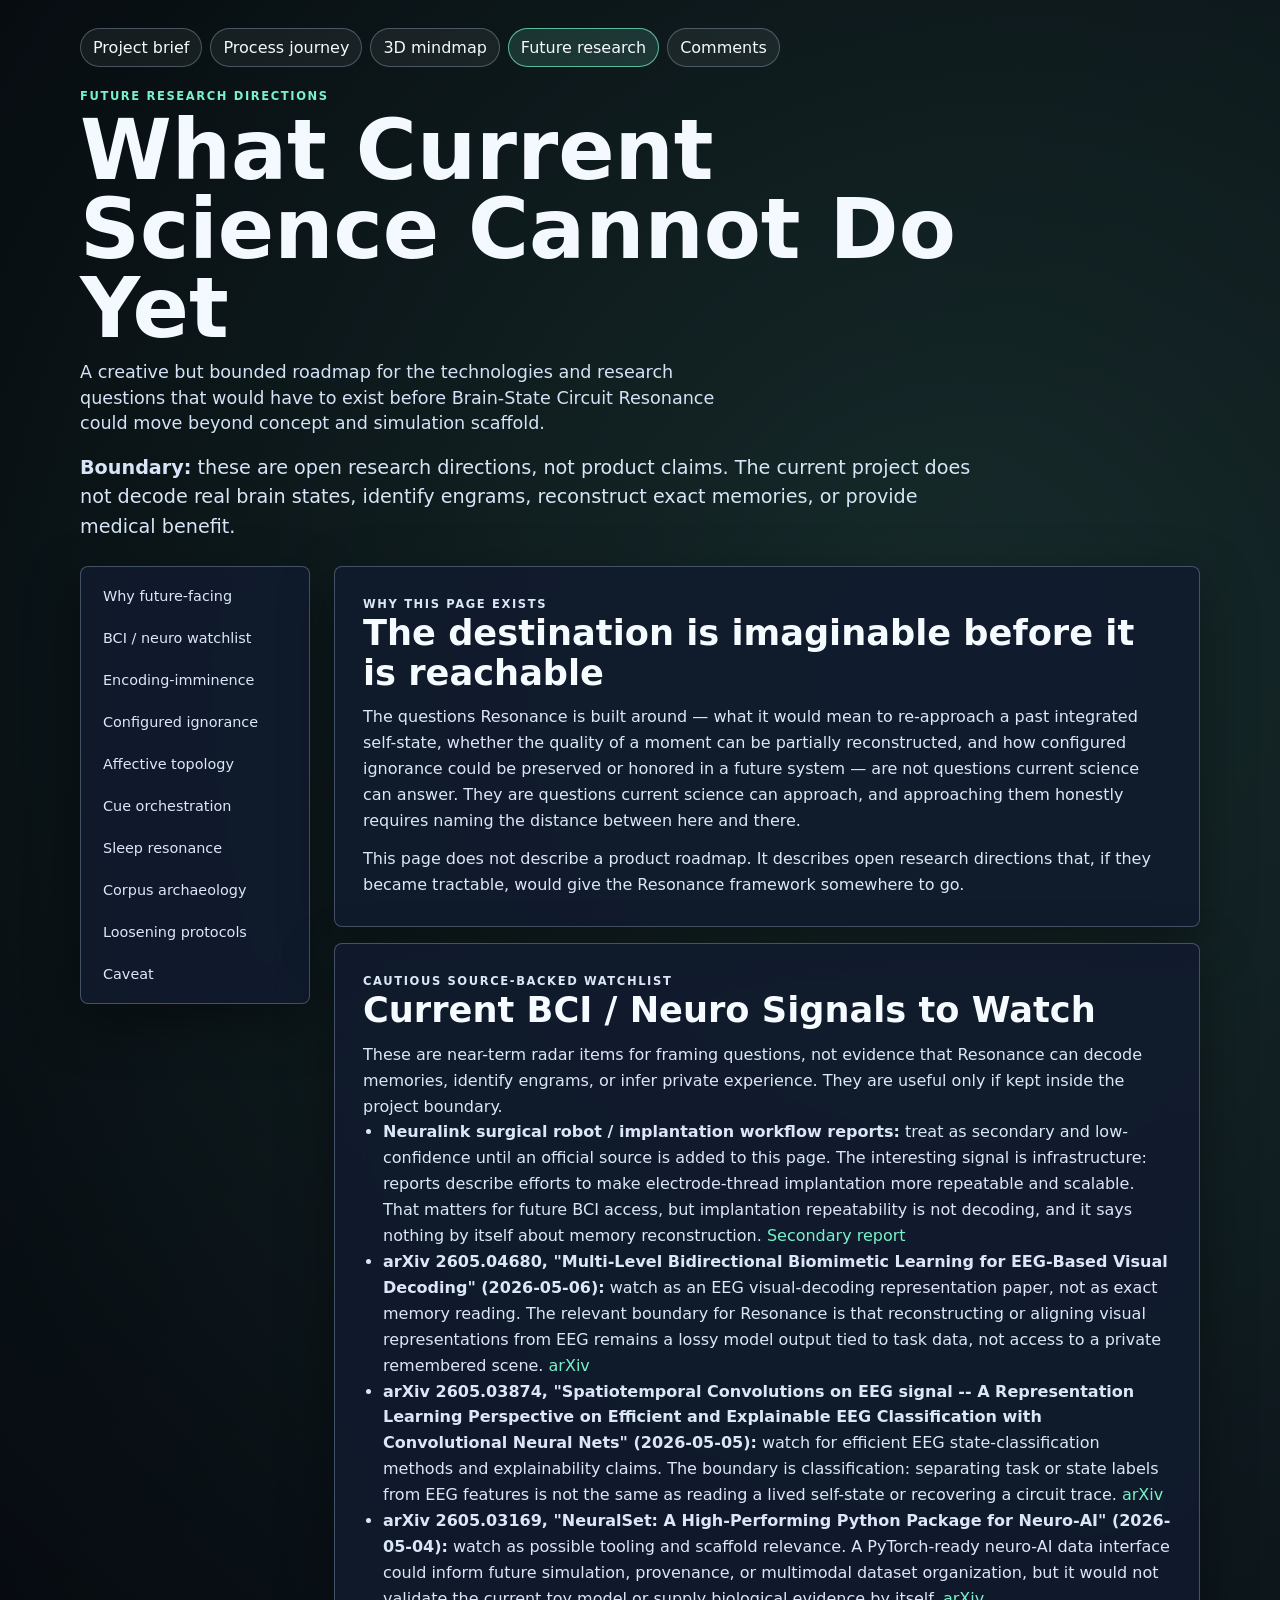
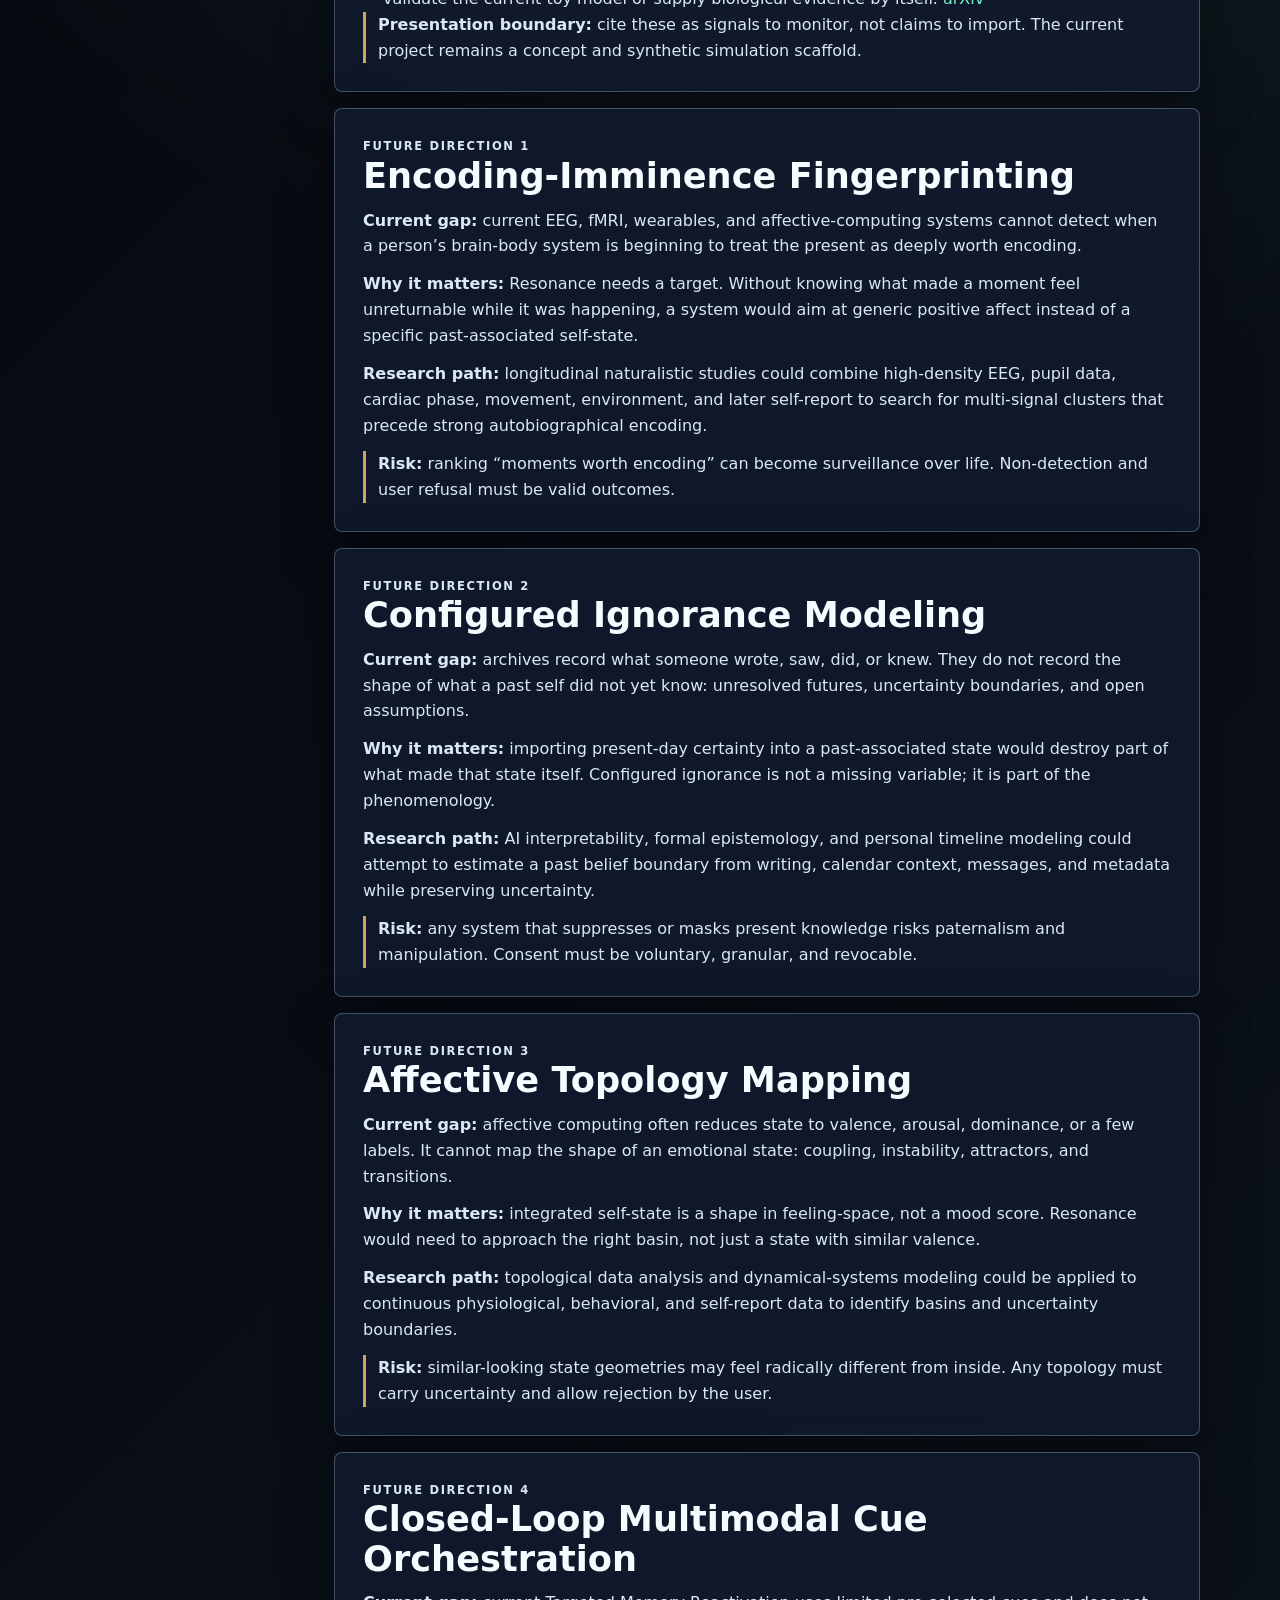
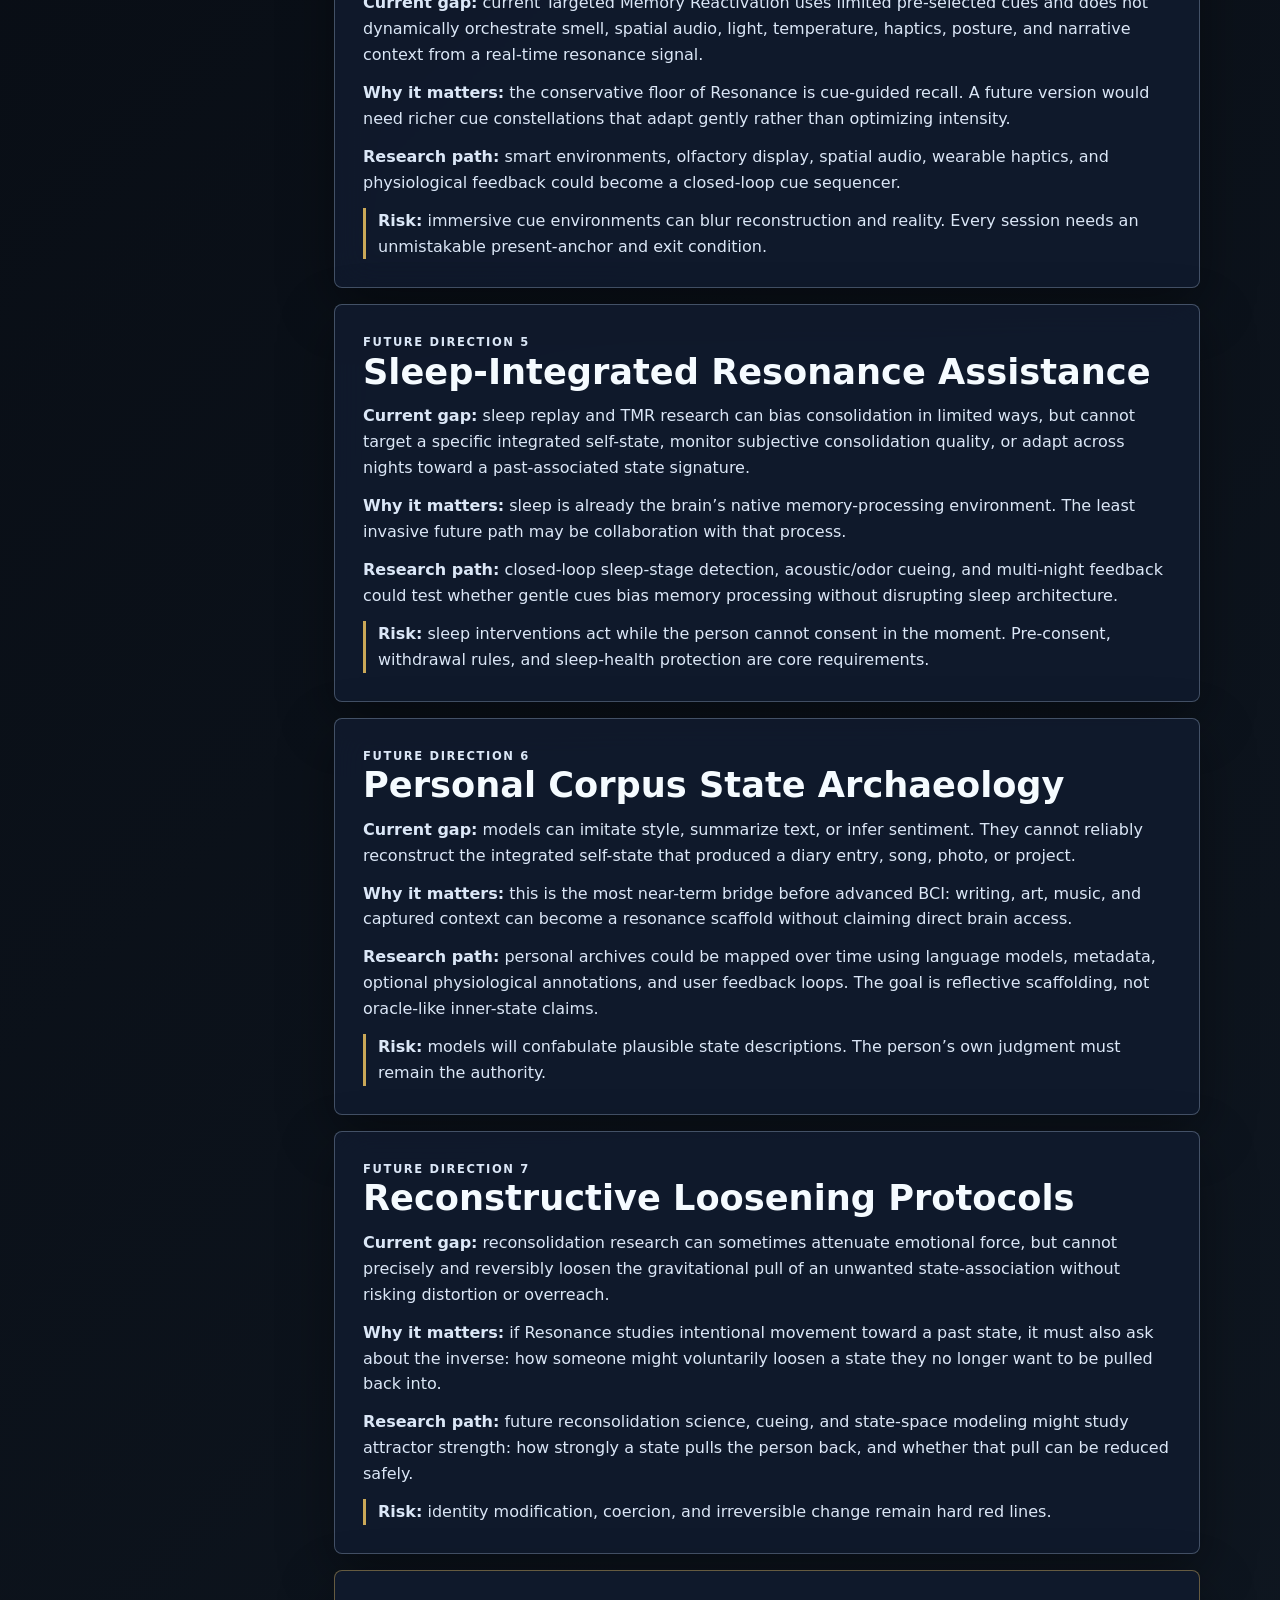
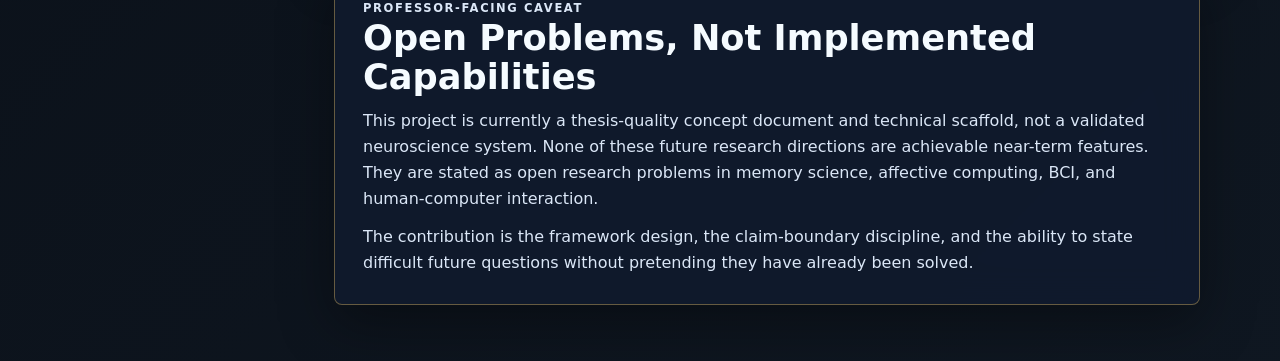
==== commit 29217408: "docs: integrate BCI neuro watchlist" ====
--- a/future-research.html
+++ b/future-research.html
@@ -24,6 +24,7 @@
   <main class="brief-shell">
     <aside class="brief-toc" aria-label="Future research path">
       <a href="#why-future">Why future-facing</a>
+      <a href="#current-bci-neuro-signals">BCI / neuro watchlist</a>
       <a href="#encoding-imminence">Encoding-imminence</a>
       <a href="#configured-ignorance">Configured ignorance</a>
       <a href="#affective-topology">Affective topology</a>
@@ -40,6 +41,19 @@
         <h2>The destination is imaginable before it is reachable</h2>
         <p>The questions Resonance is built around — what it would mean to re-approach a past integrated self-state, whether the quality of a moment can be partially reconstructed, and how configured ignorance could be preserved or honored in a future system — are not questions current science can answer. They are questions current science can approach, and approaching them honestly requires naming the distance between here and there.</p>
         <p>This page does not describe a product roadmap. It describes open research directions that, if they became tractable, would give the Resonance framework somewhere to go.</p>
+      </section>
+
+      <section class="brief-section" id="current-bci-neuro-signals">
+        <p class="eyebrow">Cautious source-backed watchlist</p>
+        <h2>Current BCI / Neuro Signals to Watch</h2>
+        <p>These are near-term radar items for framing questions, not evidence that Resonance can decode memories, identify engrams, or infer private experience. They are useful only if kept inside the project boundary.</p>
+        <ul>
+          <li><strong>Neuralink surgical robot / implantation workflow reports:</strong> treat as secondary and low-confidence until an official source is added to this page. The interesting signal is infrastructure: reports describe efforts to make electrode-thread implantation more repeatable and scalable. That matters for future BCI access, but implantation repeatability is not decoding, and it says nothing by itself about memory reconstruction. <a href="https://www.eandtmagazine.com/2026/05/01/neuralink-builds-surgical-robot-implant-its-brain-chip-humans">Secondary report</a></li>
+          <li><strong>arXiv 2605.04680, "Multi-Level Bidirectional Biomimetic Learning for EEG-Based Visual Decoding" (2026-05-06):</strong> watch as an EEG visual-decoding representation paper, not as exact memory reading. The relevant boundary for Resonance is that reconstructing or aligning visual representations from EEG remains a lossy model output tied to task data, not access to a private remembered scene. <a href="https://arxiv.org/abs/2605.04680">arXiv</a></li>
+          <li><strong>arXiv 2605.03874, "Spatiotemporal Convolutions on EEG signal -- A Representation Learning Perspective on Efficient and Explainable EEG Classification with Convolutional Neural Nets" (2026-05-05):</strong> watch for efficient EEG state-classification methods and explainability claims. The boundary is classification: separating task or state labels from EEG features is not the same as reading a lived self-state or recovering a circuit trace. <a href="https://arxiv.org/abs/2605.03874">arXiv</a></li>
+          <li><strong>arXiv 2605.03169, "NeuralSet: A High-Performing Python Package for Neuro-AI" (2026-05-04):</strong> watch as possible tooling and scaffold relevance. A PyTorch-ready neuro-AI data interface could inform future simulation, provenance, or multimodal dataset organization, but it would not validate the current toy model or supply biological evidence by itself. <a href="https://arxiv.org/abs/2605.03169">arXiv</a></li>
+        </ul>
+        <p class="brief-caveat"><strong>Presentation boundary:</strong> cite these as signals to monitor, not claims to import. The current project remains a concept and synthetic simulation scaffold.</p>
       </section>
 
       <section class="brief-section" id="encoding-imminence">
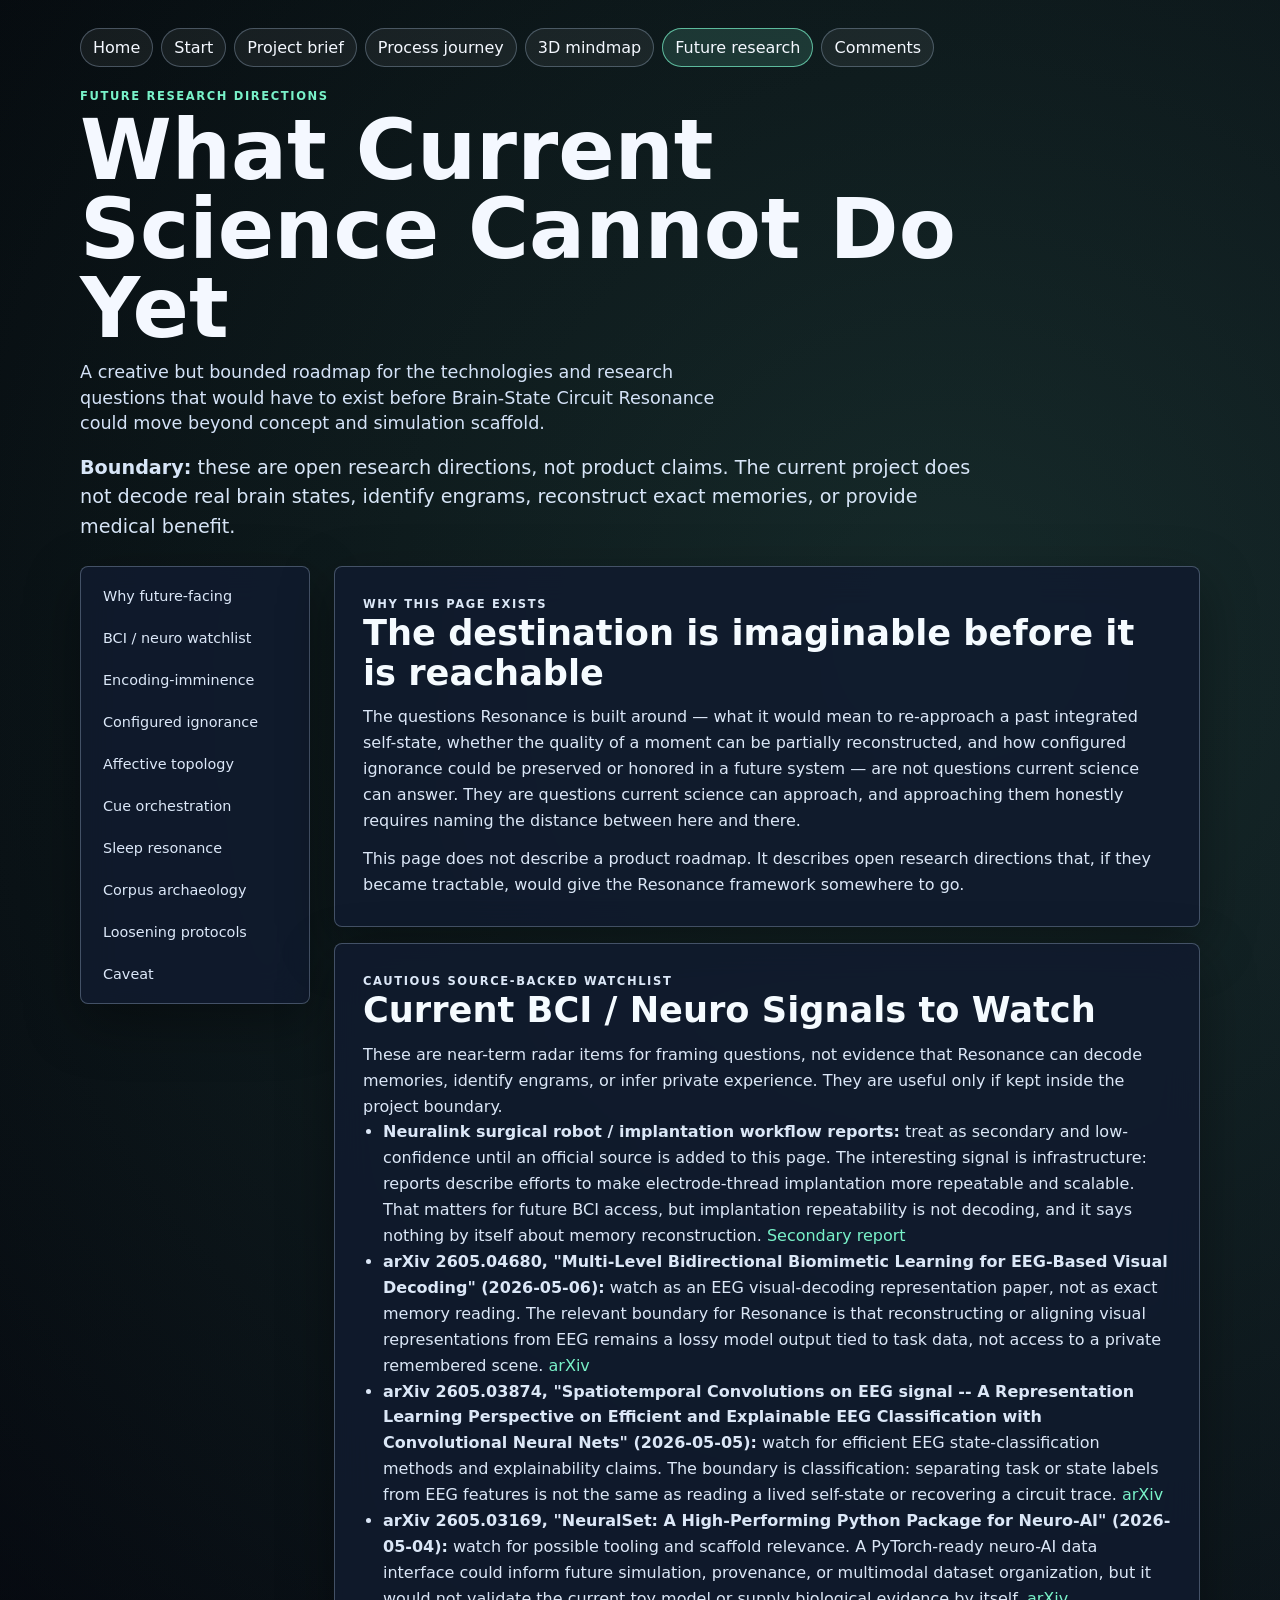
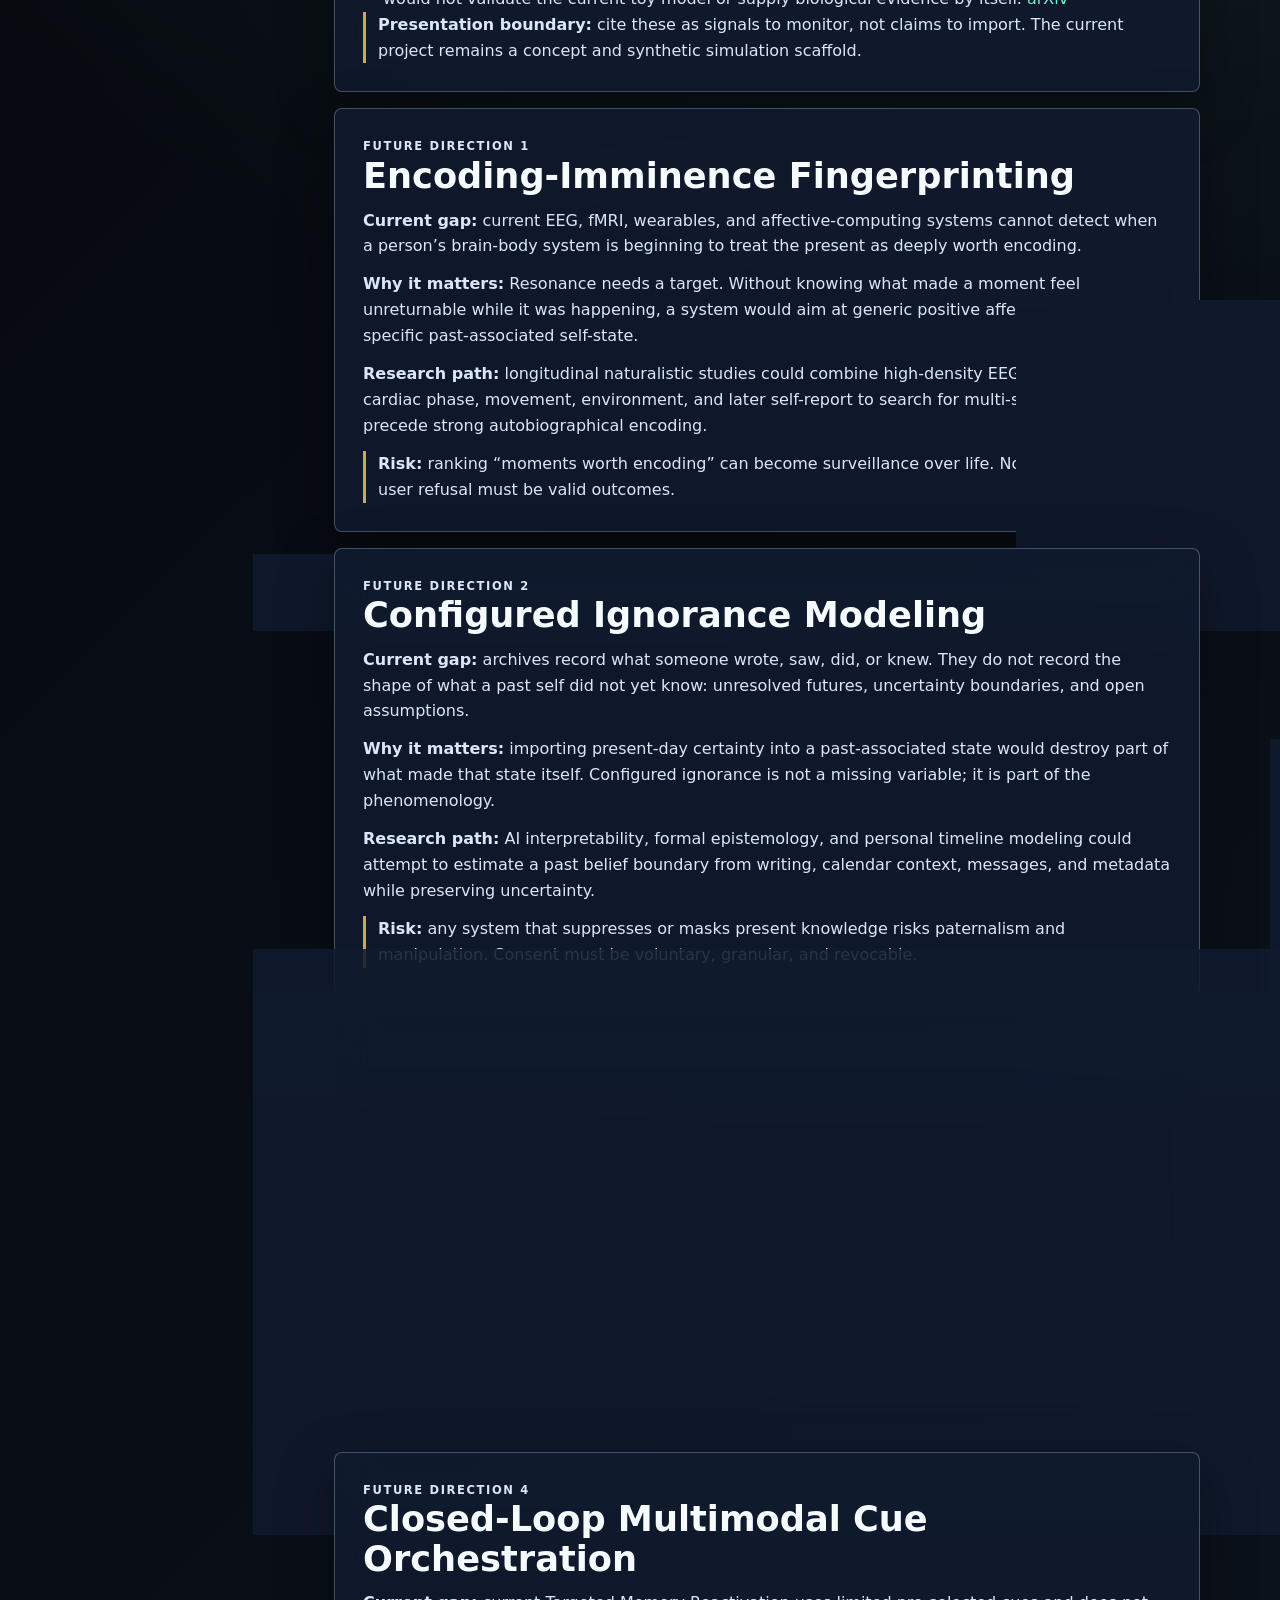
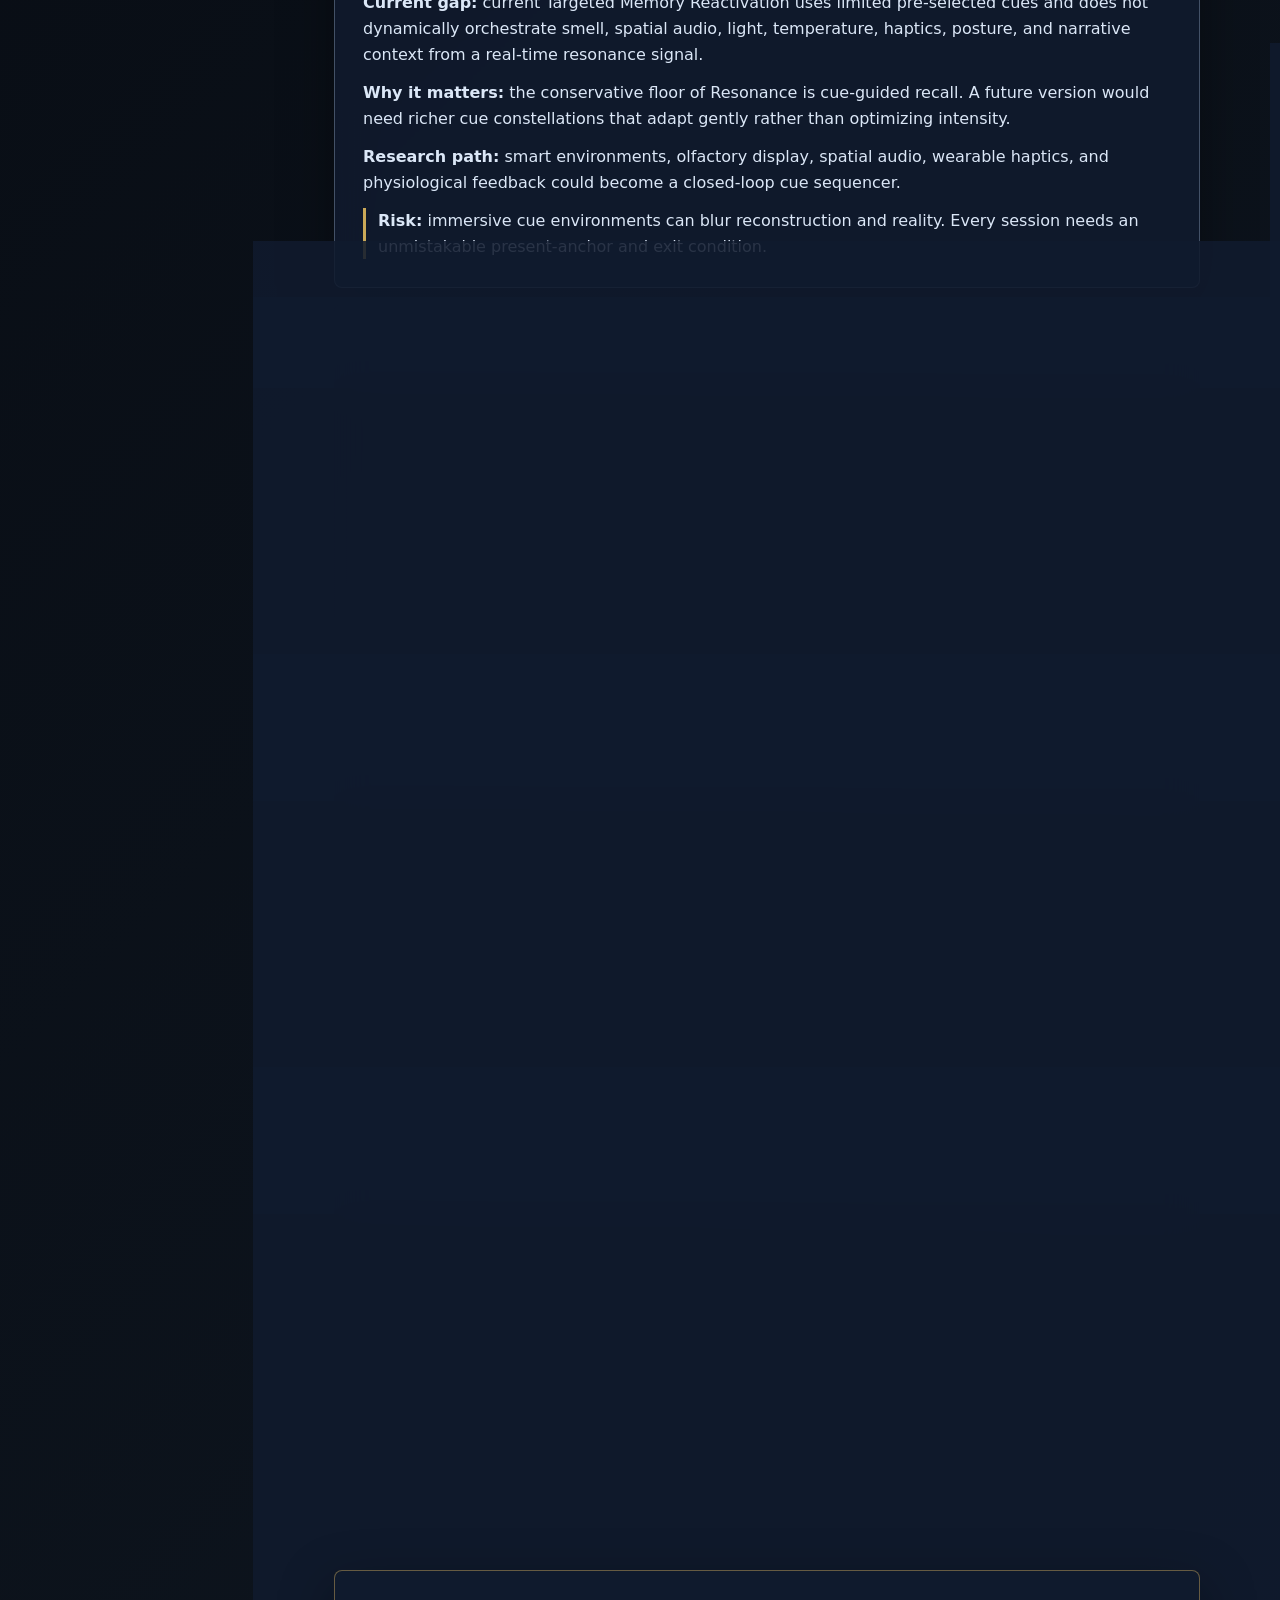
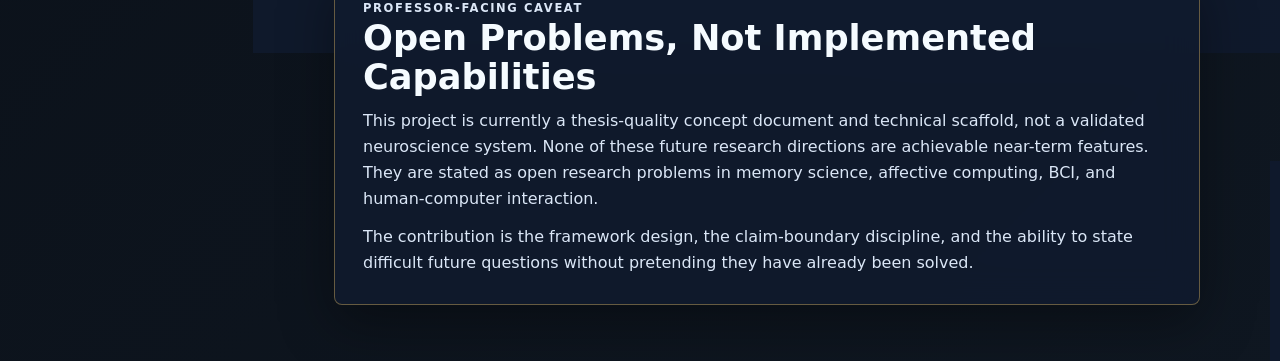
==== commit ec324ce0: "docs: clarify limitations and future plans" ====
--- a/future-research.html
+++ b/future-research.html
@@ -9,6 +9,8 @@
 <body class="brief-page">
   <header class="brief-hero">
     <nav class="journey-nav" aria-label="Project navigation">
+      <a href="index.html">Home</a>
+      <a href="project-brief.html#presentation-path">Start</a>
       <a href="project-brief.html">Project brief</a>
       <a href="journey.html">Process journey</a>
       <a href="index.html">3D mindmap</a>
@@ -51,7 +53,7 @@
           <li><strong>Neuralink surgical robot / implantation workflow reports:</strong> treat as secondary and low-confidence until an official source is added to this page. The interesting signal is infrastructure: reports describe efforts to make electrode-thread implantation more repeatable and scalable. That matters for future BCI access, but implantation repeatability is not decoding, and it says nothing by itself about memory reconstruction. <a href="https://www.eandtmagazine.com/2026/05/01/neuralink-builds-surgical-robot-implant-its-brain-chip-humans">Secondary report</a></li>
           <li><strong>arXiv 2605.04680, "Multi-Level Bidirectional Biomimetic Learning for EEG-Based Visual Decoding" (2026-05-06):</strong> watch as an EEG visual-decoding representation paper, not as exact memory reading. The relevant boundary for Resonance is that reconstructing or aligning visual representations from EEG remains a lossy model output tied to task data, not access to a private remembered scene. <a href="https://arxiv.org/abs/2605.04680">arXiv</a></li>
           <li><strong>arXiv 2605.03874, "Spatiotemporal Convolutions on EEG signal -- A Representation Learning Perspective on Efficient and Explainable EEG Classification with Convolutional Neural Nets" (2026-05-05):</strong> watch for efficient EEG state-classification methods and explainability claims. The boundary is classification: separating task or state labels from EEG features is not the same as reading a lived self-state or recovering a circuit trace. <a href="https://arxiv.org/abs/2605.03874">arXiv</a></li>
-          <li><strong>arXiv 2605.03169, "NeuralSet: A High-Performing Python Package for Neuro-AI" (2026-05-04):</strong> watch as possible tooling and scaffold relevance. A PyTorch-ready neuro-AI data interface could inform future simulation, provenance, or multimodal dataset organization, but it would not validate the current toy model or supply biological evidence by itself. <a href="https://arxiv.org/abs/2605.03169">arXiv</a></li>
+          <li><strong>arXiv 2605.03169, "NeuralSet: A High-Performing Python Package for Neuro-AI" (2026-05-04):</strong> watch for possible tooling and scaffold relevance. A PyTorch-ready neuro-AI data interface could inform future simulation, provenance, or multimodal dataset organization, but it would not validate the current toy model or supply biological evidence by itself. <a href="https://arxiv.org/abs/2605.03169">arXiv</a></li>
         </ul>
         <p class="brief-caveat"><strong>Presentation boundary:</strong> cite these as signals to monitor, not claims to import. The current project remains a concept and synthetic simulation scaffold.</p>
       </section>
--- a/style.css
+++ b/style.css
@@ -79,6 +79,7 @@
 .quick-dock,
 .floating-logic-nav,
 .top-overlay,
+.prototype-console,
 .map-guide,
 .control-deck,
 .side-panel,
@@ -194,6 +195,7 @@
 }
 
 .top-overlay:not(.open),
+.prototype-console:not(.open),
 .map-guide:not(.open),
 .control-deck:not(.open),
 .first-visit-strip:not(.open) {
@@ -203,6 +205,7 @@
 }
 
 .top-overlay,
+.prototype-console,
 .map-guide,
 .control-deck,
 .first-visit-strip {
@@ -212,7 +215,7 @@
 .top-overlay {
   top: 70px;
   left: 22px;
-  width: min(500px, calc(100vw - 460px));
+  width: min(520px, calc(100vw - 520px));
   display: flex;
   gap: 18px;
   align-items: flex-start;
@@ -251,6 +254,59 @@
   line-height: 1.38;
 }
 
+.hero-actions {
+  display: flex;
+  flex-wrap: wrap;
+  gap: 8px;
+  margin-top: 14px;
+  pointer-events: auto;
+}
+
+.hero-actions button,
+.prototype-actions button,
+.prototype-actions a {
+  border: 1px solid rgba(121, 242, 201, 0.5);
+  border-radius: 8px;
+  padding: 9px 11px;
+  background: rgba(121, 242, 201, 0.12);
+  color: #effffb;
+  cursor: pointer;
+  font-size: 0.84rem;
+  font-weight: 800;
+  text-decoration: none;
+}
+
+.hero-actions button + button,
+.prototype-actions a {
+  border-color: rgba(143, 180, 255, 0.5);
+  background: rgba(143, 180, 255, 0.12);
+  color: #edf4ff;
+}
+
+.hero-metrics {
+  display: grid;
+  grid-template-columns: repeat(3, minmax(0, 1fr));
+  gap: 8px;
+  margin-top: 14px;
+}
+
+.hero-metrics span {
+  min-width: 0;
+  border: 1px solid rgba(220, 236, 255, 0.14);
+  border-radius: 8px;
+  padding: 8px;
+  background: rgba(255, 255, 255, 0.05);
+  color: #aebfd3;
+  font-size: 0.76rem;
+  line-height: 1.25;
+}
+
+.hero-metrics strong {
+  display: block;
+  color: #f4f9ff;
+  font-size: 1rem;
+}
+
 .eyebrow {
   margin: 0 0 8px;
   color: var(--known);
@@ -357,6 +413,13 @@
   margin: 0;
   padding: 0;
   list-style: none;
+}
+
+.first-visit-strip p {
+  margin: 0 0 10px;
+  color: #f6e7aa;
+  font-size: 0.84rem;
+  line-height: 1.35;
 }
 
 .first-visit-strip li {
@@ -429,6 +492,162 @@
   gap: 12px;
 }
 
+.prototype-console {
+  top: 70px;
+  right: 20px;
+  bottom: 56px;
+  width: 420px;
+  display: grid;
+  align-content: start;
+  gap: 12px;
+  overflow: auto;
+  border: 1px solid var(--line);
+  border-radius: 8px;
+  padding: 16px;
+  background: rgba(8, 15, 28, 0.9);
+  box-shadow: var(--shadow);
+  backdrop-filter: blur(18px);
+}
+
+.prototype-console:not(.open) {
+  transform: translateX(calc(100% + 24px));
+}
+
+.prototype-head {
+  padding-right: 28px;
+}
+
+.prototype-head h2 {
+  margin: 0;
+  color: #f4f9ff;
+  font-size: 1.55rem;
+  line-height: 1.08;
+}
+
+.prototype-head p {
+  margin: 10px 0 0;
+  color: #bdcde2;
+  font-size: 0.88rem;
+  line-height: 1.45;
+}
+
+.prototype-controls {
+  display: grid;
+  grid-template-columns: repeat(2, minmax(0, 1fr));
+  gap: 10px;
+}
+
+.prototype-controls label {
+  display: grid;
+  gap: 6px;
+  min-width: 0;
+  color: #dce8f9;
+  font-size: 0.8rem;
+  font-weight: 800;
+}
+
+.prototype-controls label:nth-child(n + 3) {
+  grid-column: 1 / -1;
+}
+
+.prototype-controls span {
+  display: flex;
+  justify-content: space-between;
+  gap: 10px;
+}
+
+.prototype-controls select {
+  width: 100%;
+  min-height: 38px;
+  border: 1px solid rgba(190, 212, 240, 0.32);
+  border-radius: 8px;
+  padding: 7px 9px;
+  overflow: hidden;
+  background: rgba(3, 7, 14, 0.68);
+  color: var(--text);
+  text-overflow: ellipsis;
+}
+
+.prototype-controls input[type="range"] {
+  margin: 4px 0;
+}
+
+.prototype-readout {
+  display: grid;
+  grid-template-columns: repeat(3, minmax(0, 1fr));
+  gap: 8px;
+}
+
+.metric-tile {
+  display: grid;
+  gap: 6px;
+  min-width: 0;
+  border: 1px solid rgba(220, 236, 255, 0.14);
+  border-radius: 8px;
+  padding: 10px;
+  background: rgba(255, 255, 255, 0.055);
+}
+
+.metric-tile span {
+  color: #9fb0c8;
+  font-size: 0.72rem;
+  font-weight: 800;
+  text-transform: uppercase;
+}
+
+.metric-tile strong {
+  color: #f4f9ff;
+  font-size: 1.35rem;
+  line-height: 1;
+}
+
+.metric-tile i {
+  display: block;
+  width: 0;
+  height: 4px;
+  border-radius: 999px;
+  background: var(--known);
+  box-shadow: 0 0 16px rgba(121, 242, 201, 0.34);
+}
+
+.metric-tile:nth-child(2) i {
+  background: var(--speculative);
+  box-shadow: 0 0 16px rgba(255, 158, 196, 0.32);
+}
+
+.metric-tile:nth-child(3) i {
+  background: var(--plausible);
+  box-shadow: 0 0 16px rgba(143, 180, 255, 0.32);
+}
+
+.prototype-trace {
+  display: grid;
+  gap: 10px;
+}
+
+.prototype-trace canvas {
+  width: 100%;
+  aspect-ratio: 3.4 / 1;
+  border: 1px solid rgba(220, 236, 255, 0.14);
+  border-radius: 8px;
+  background:
+    linear-gradient(180deg, rgba(121, 242, 201, 0.07), transparent 42%),
+    rgba(4, 8, 16, 0.92);
+}
+
+.prototype-trace p {
+  margin: 0;
+  color: #cfdbed;
+  font-size: 0.86rem;
+  line-height: 1.45;
+}
+
+.prototype-actions {
+  display: flex;
+  flex-wrap: wrap;
+  gap: 8px;
+}
+
 .control-block {
   padding: 14px;
   border-radius: 12px;
@@ -641,6 +860,10 @@
 
 .doc-button.hidden {
   display: none;
+}
+
+.journey-step-link {
+  margin: 12px 0 0;
 }
 
 .boundary-card {
@@ -1206,6 +1429,14 @@
     overflow: auto;
   }
 
+  .prototype-console {
+    top: 58px;
+    right: 12px;
+    bottom: 48px;
+    width: min(420px, calc(100vw - 24px));
+    max-height: calc(100vh - 118px);
+  }
+
   .mode-grid {
     grid-template-columns: repeat(2, minmax(0, 1fr));
   }
@@ -1228,7 +1459,7 @@
   .first-visit-strip {
     left: 12px;
     right: 12px;
-    bottom: 96px;
+    bottom: 88px;
     width: auto;
     transform: none;
   }
@@ -1299,7 +1530,10 @@
   }
 
   .mode-grid,
-  .doc-links {
+  .doc-links,
+  .hero-metrics,
+  .prototype-controls,
+  .prototype-readout {
     grid-template-columns: 1fr;
   }
 
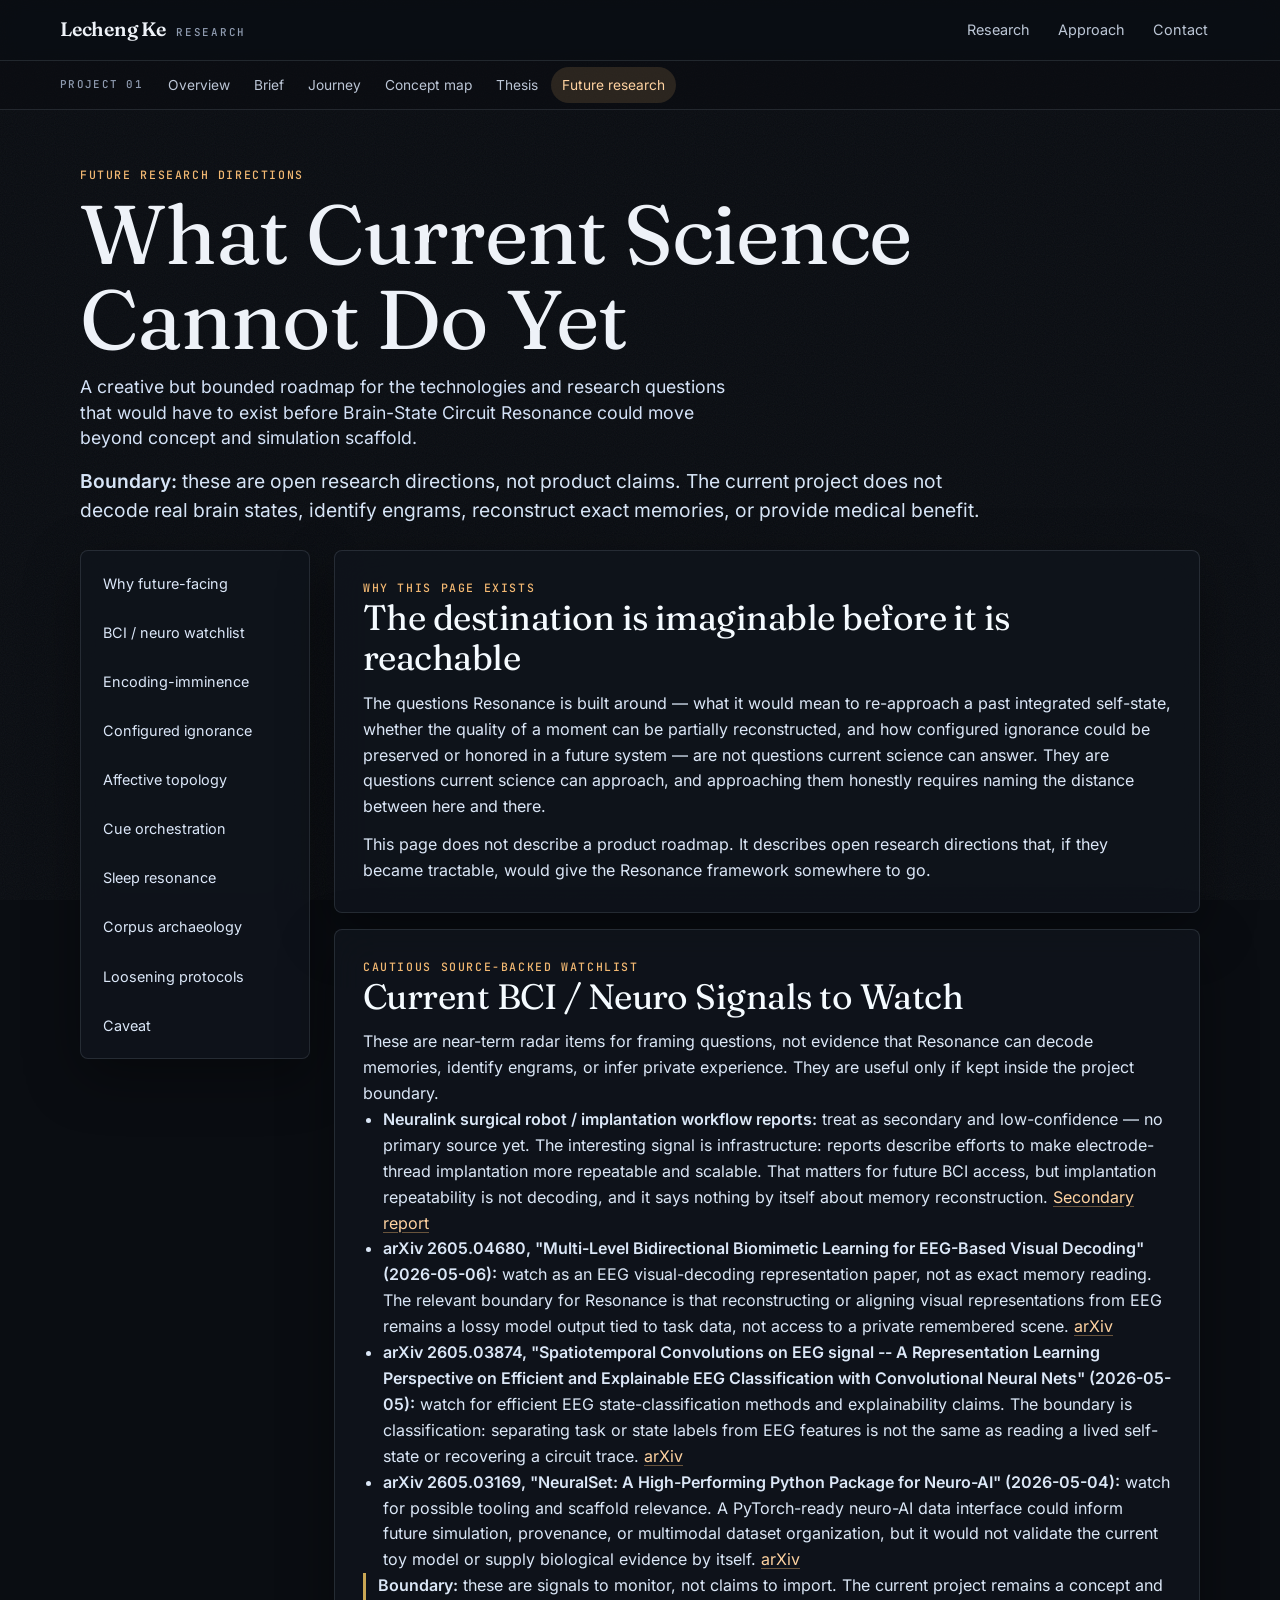
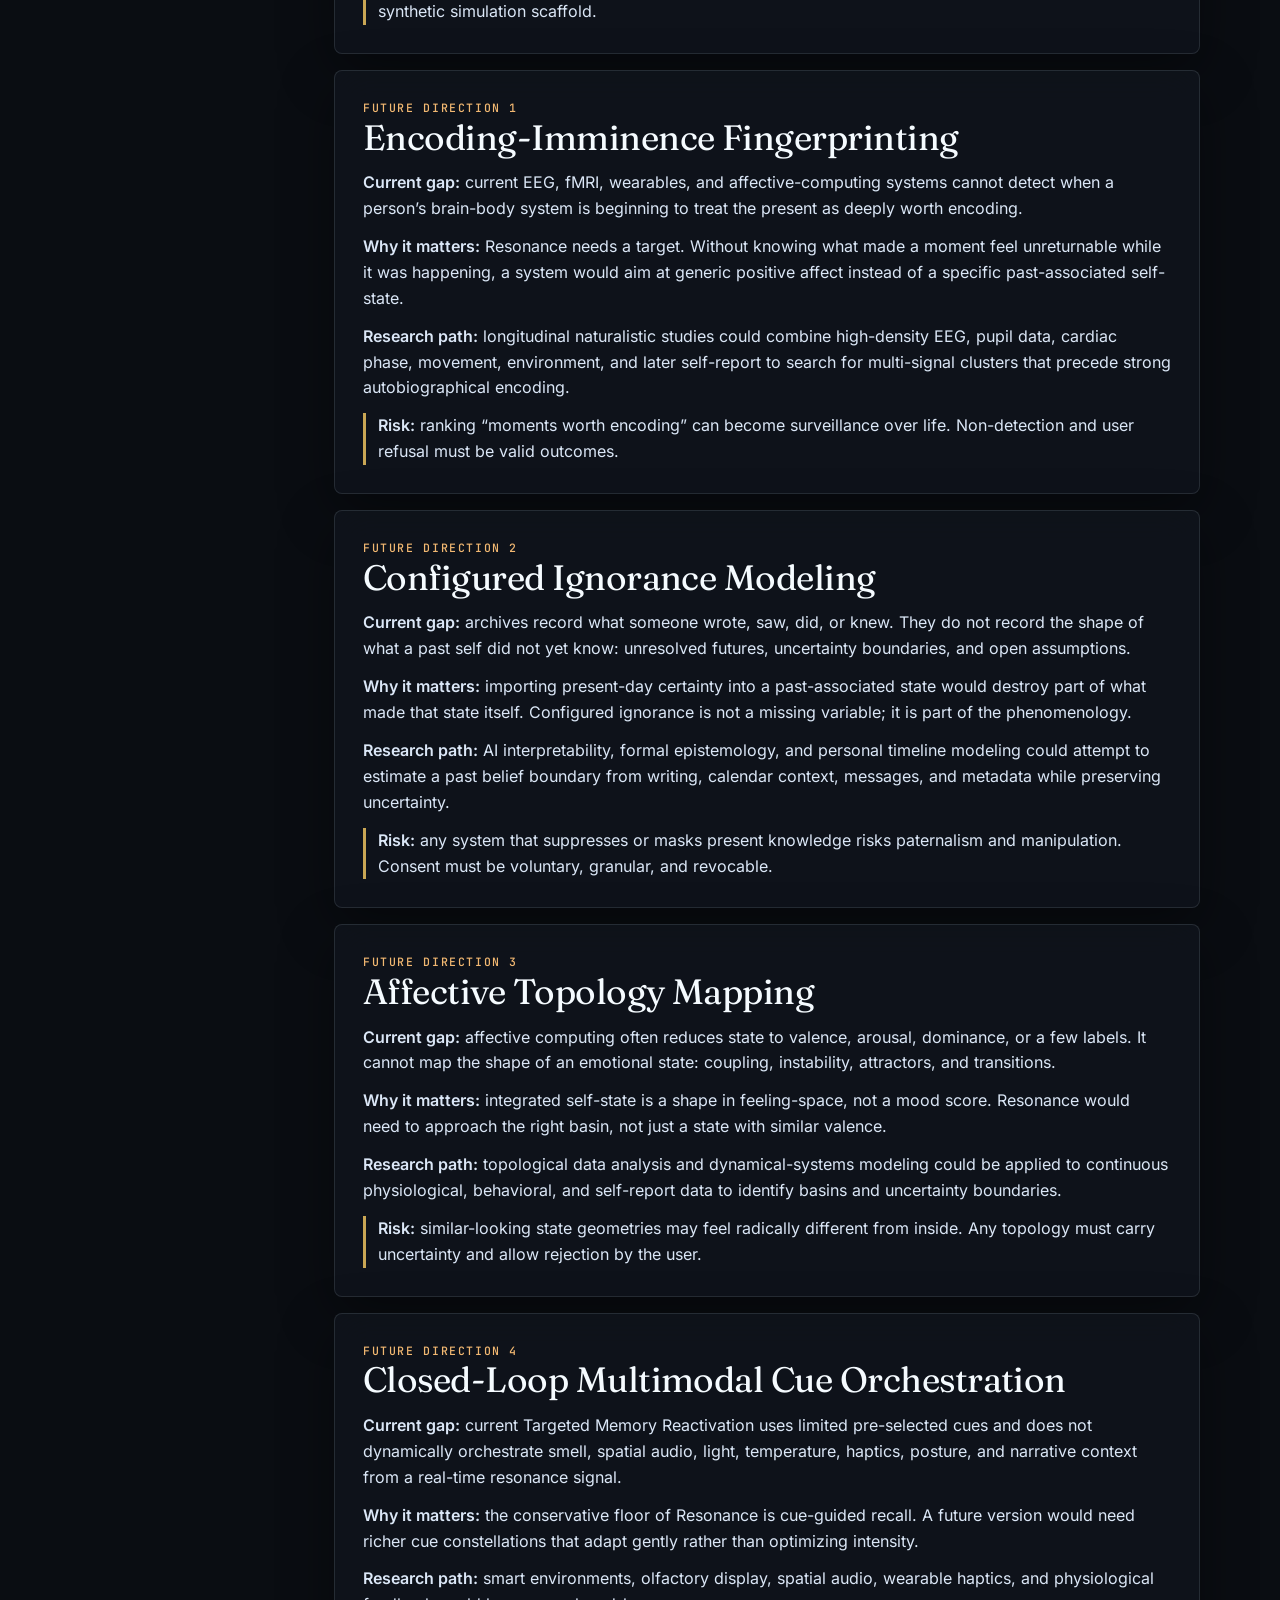
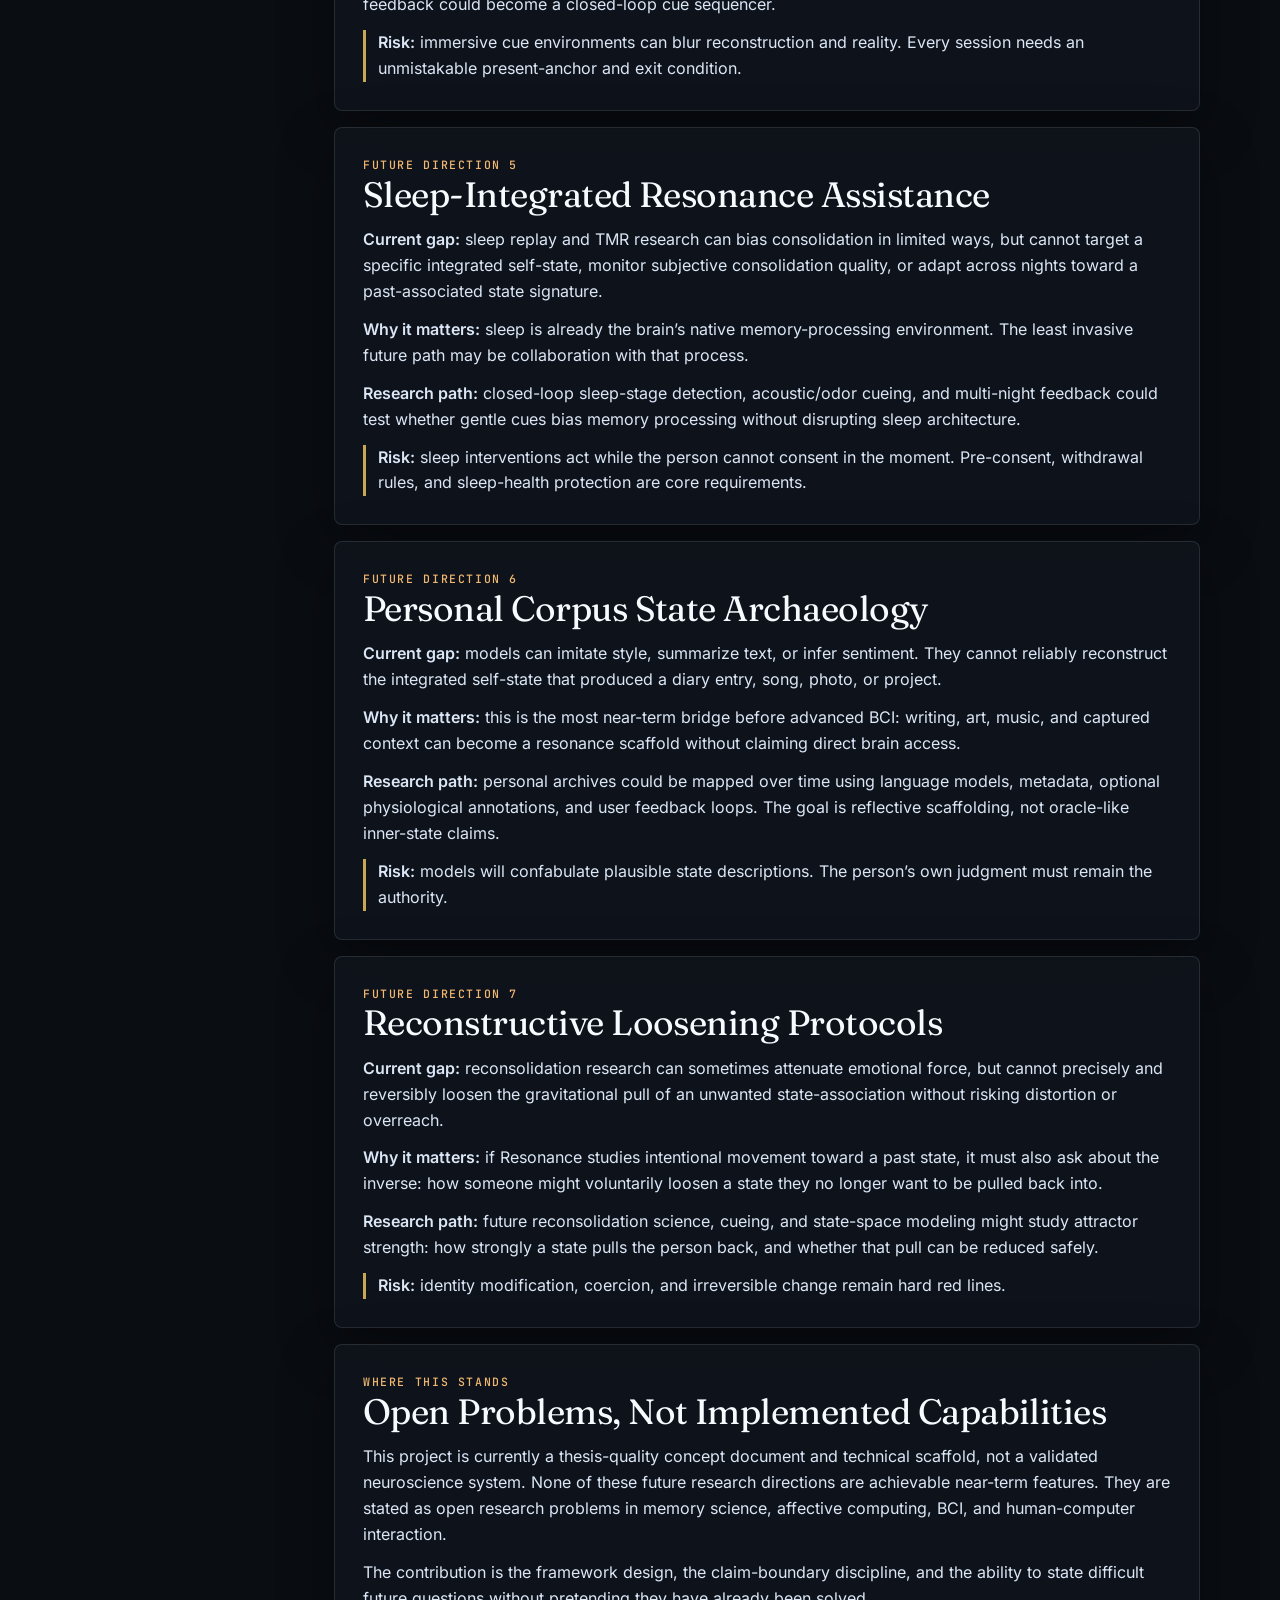
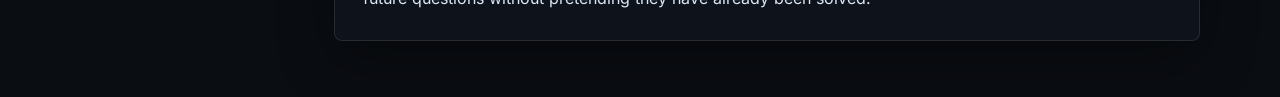
==== commit c737ca4b: "Redesign the site around Lecheng Ke, with one page per project - index.html is now a person-first ho" ====
--- a/future-research.html
+++ b/future-research.html
@@ -3,28 +3,54 @@
 <head>
   <meta charset="utf-8" />
   <meta name="viewport" content="width=device-width, initial-scale=1" />
-  <title>Brain-State Circuit Resonance Future Research Directions</title>
-  <link rel="stylesheet" href="style.css" />
+  <title>Future Research — Brain-State Circuit Resonance · Lecheng Ke</title>
+  <meta name="theme-color" content="#0a0d12" />
+  <link rel="icon" href="assets/favicon.svg" type="image/svg+xml" />
+  <link rel="stylesheet" href="style.css?v=2026-09-28" />
+  <link rel="stylesheet" href="site.css?v=2026-09-28" />
 </head>
-<body class="brief-page">
+<body class="site brief-page">
+  <a class="skip-link" href="#main">Skip to content</a>
+
+  <header class="site-header">
+    <div class="site-header-inner">
+      <a class="wordmark" href="./" aria-label="Lecheng Ke — Research, home">
+        <strong>Lecheng Ke</strong><span>Research</span>
+      </a>
+      <button class="menu-toggle" type="button" aria-expanded="false" aria-controls="siteNav">
+        <span class="menu-toggle-bars" aria-hidden="true"></span>Menu
+      </button>
+      <nav class="site-nav" id="siteNav" aria-label="Site">
+        <a href="./#research">Research</a>
+        <a href="./#approach">Approach</a>
+        <a href="./#contact">Contact</a>
+      </nav>
+    </div>
+  </header>
+
+  <nav class="project-bar" aria-label="Brain-State Circuit Resonance pages">
+    <div class="project-bar-inner">
+      <span class="project-bar-label">Project 01</span>
+      <div class="project-tabs">
+        <a href="resonance.html">Overview</a>
+        <a href="project-brief.html">Brief</a>
+        <a href="journey.html">Journey</a>
+        <a href="mindmap.html">Concept map</a>
+        <a href="read.html">Thesis</a>
+        <a href="future-research.html" aria-current="page">Future research</a>
+      </div>
+      <button class="project-comments" type="button" data-comments-toggle hidden>Comments</button>
+    </div>
+  </nav>
   <header class="brief-hero">
-    <nav class="journey-nav" aria-label="Project navigation">
-      <a href="index.html">Home</a>
-      <a href="project-brief.html#presentation-path">Start</a>
-      <a href="project-brief.html">Project brief</a>
-      <a href="journey.html">Process journey</a>
-      <a href="index.html">3D mindmap</a>
-      <a href="future-research.html" aria-current="page">Future research</a>
-      <button type="button" data-comments-toggle>Comments</button>
-    </nav>
     <p class="eyebrow">Future research directions</p>
     <h1>What Current Science Cannot Do Yet</h1>
     <p class="thesis">A creative but bounded roadmap for the technologies and research questions that would have to exist before Brain-State Circuit Resonance could move beyond concept and simulation scaffold.</p>
     <p class="brief-hook"><strong>Boundary:</strong> these are open research directions, not product claims. The current project does not decode real brain states, identify engrams, reconstruct exact memories, or provide medical benefit.</p>
   </header>
 
-  <main class="brief-shell">
-    <aside class="brief-toc" aria-label="Future research path">
+  <main id="main" class="brief-shell">
+    <aside class="brief-toc" aria-label="On this page" data-scrollspy>
       <a href="#why-future">Why future-facing</a>
       <a href="#current-bci-neuro-signals">BCI / neuro watchlist</a>
       <a href="#encoding-imminence">Encoding-imminence</a>
@@ -50,12 +76,12 @@
         <h2>Current BCI / Neuro Signals to Watch</h2>
         <p>These are near-term radar items for framing questions, not evidence that Resonance can decode memories, identify engrams, or infer private experience. They are useful only if kept inside the project boundary.</p>
         <ul>
-          <li><strong>Neuralink surgical robot / implantation workflow reports:</strong> treat as secondary and low-confidence until an official source is added to this page. The interesting signal is infrastructure: reports describe efforts to make electrode-thread implantation more repeatable and scalable. That matters for future BCI access, but implantation repeatability is not decoding, and it says nothing by itself about memory reconstruction. <a href="https://www.eandtmagazine.com/2026/05/01/neuralink-builds-surgical-robot-implant-its-brain-chip-humans">Secondary report</a></li>
+          <li><strong>Neuralink surgical robot / implantation workflow reports:</strong> treat as secondary and low-confidence — no primary source yet. The interesting signal is infrastructure: reports describe efforts to make electrode-thread implantation more repeatable and scalable. That matters for future BCI access, but implantation repeatability is not decoding, and it says nothing by itself about memory reconstruction. <a href="https://www.eandtmagazine.com/2026/05/01/neuralink-builds-surgical-robot-implant-its-brain-chip-humans">Secondary report</a></li>
           <li><strong>arXiv 2605.04680, "Multi-Level Bidirectional Biomimetic Learning for EEG-Based Visual Decoding" (2026-05-06):</strong> watch as an EEG visual-decoding representation paper, not as exact memory reading. The relevant boundary for Resonance is that reconstructing or aligning visual representations from EEG remains a lossy model output tied to task data, not access to a private remembered scene. <a href="https://arxiv.org/abs/2605.04680">arXiv</a></li>
           <li><strong>arXiv 2605.03874, "Spatiotemporal Convolutions on EEG signal -- A Representation Learning Perspective on Efficient and Explainable EEG Classification with Convolutional Neural Nets" (2026-05-05):</strong> watch for efficient EEG state-classification methods and explainability claims. The boundary is classification: separating task or state labels from EEG features is not the same as reading a lived self-state or recovering a circuit trace. <a href="https://arxiv.org/abs/2605.03874">arXiv</a></li>
           <li><strong>arXiv 2605.03169, "NeuralSet: A High-Performing Python Package for Neuro-AI" (2026-05-04):</strong> watch for possible tooling and scaffold relevance. A PyTorch-ready neuro-AI data interface could inform future simulation, provenance, or multimodal dataset organization, but it would not validate the current toy model or supply biological evidence by itself. <a href="https://arxiv.org/abs/2605.03169">arXiv</a></li>
         </ul>
-        <p class="brief-caveat"><strong>Presentation boundary:</strong> cite these as signals to monitor, not claims to import. The current project remains a concept and synthetic simulation scaffold.</p>
+        <p class="brief-caveat"><strong>Boundary:</strong> these are signals to monitor, not claims to import. The current project remains a concept and synthetic simulation scaffold.</p>
       </section>
 
       <section class="brief-section" id="encoding-imminence">
@@ -122,7 +148,7 @@
       </section>
 
       <section class="brief-section boundary-emphasis" id="caveat">
-        <p class="eyebrow">Professor-facing caveat</p>
+        <p class="eyebrow">Where this stands</p>
         <h2>Open Problems, Not Implemented Capabilities</h2>
         <p>This project is currently a thesis-quality concept document and technical scaffold, not a validated neuroscience system. None of these future research directions are achievable near-term features. They are stated as open research problems in memory science, affective computing, BCI, and human-computer interaction.</p>
         <p>The contribution is the framework design, the claim-boundary discipline, and the ability to state difficult future questions without pretending they have already been solved.</p>
@@ -130,6 +156,7 @@
     </section>
   </main>
   <aside class="comments-drawer" id="commentsDrawer" aria-label="Comment Mode" aria-hidden="true"></aside>
-  <script src="src/comments.js?v=comment-mode-v1"></script>
+  <script src="src/site.js?v=2026-09-28"></script>
+  <script src="src/comments.js?v=2026-09-28"></script>
 </body>
 </html>
--- a/style.css
+++ b/style.css
@@ -11,7 +11,7 @@
   --speculative: #ff9ec4;
   --warning: #ffd166;
   --shadow: 0 18px 54px rgba(0, 0, 0, 0.36);
-  font-family: Inter, ui-sans-serif, system-ui, -apple-system, BlinkMacSystemFont, "Segoe UI", sans-serif;
+  font-family: "Inter", ui-sans-serif, system-ui, -apple-system, BlinkMacSystemFont, "Segoe UI", sans-serif;
 }
 
 * { box-sizing: border-box; }
@@ -263,6 +263,7 @@
 }
 
 .hero-actions button,
+.hero-actions a,
 .prototype-actions button,
 .prototype-actions a {
   border: 1px solid rgba(121, 242, 201, 0.5);
@@ -277,6 +278,7 @@
 }
 
 .hero-actions button + button,
+.hero-actions a,
 .prototype-actions a {
   border-color: rgba(143, 180, 255, 0.5);
   background: rgba(143, 180, 255, 0.12);
@@ -574,7 +576,7 @@
 
 .prototype-readout {
   display: grid;
-  grid-template-columns: repeat(3, minmax(0, 1fr));
+  grid-template-columns: repeat(2, minmax(0, 1fr));
   gap: 8px;
 }
 
@@ -610,16 +612,75 @@
   box-shadow: 0 0 16px rgba(121, 242, 201, 0.34);
 }
 
-.metric-tile:nth-child(2) i {
+.metric-tile small {
+  color: #9fb0c8;
+  font-size: 0.74rem;
+  line-height: 1.3;
+}
+
+.metric-rival i {
+  background: #9fb0c8;
+  box-shadow: none;
+}
+
+.metric-margin {
+  border-color: rgba(242, 184, 114, 0.45);
+  background: rgba(242, 184, 114, 0.07);
+}
+
+.metric-margin strong {
+  color: #ffd3a1;
+}
+
+.metric-margin i {
+  background: #f2b872;
+  box-shadow: 0 0 16px rgba(242, 184, 114, 0.32);
+}
+
+.metric-margin.is-negative i {
   background: var(--speculative);
-  box-shadow: 0 0 16px rgba(255, 158, 196, 0.32);
-}
-
-.metric-tile:nth-child(3) i {
+}
+
+.metric-decode {
+  position: relative;
+}
+
+.metric-decode i {
   background: var(--plausible);
   box-shadow: 0 0 16px rgba(143, 180, 255, 0.32);
 }
 
+.risk-row {
+  display: grid;
+  grid-template-columns: auto minmax(0, 1fr) auto;
+  align-items: center;
+  gap: 10px;
+  color: #9fb0c8;
+  font-size: 0.72rem;
+  font-weight: 800;
+  text-transform: uppercase;
+}
+
+.risk-row strong {
+  color: #f4f9ff;
+  font-size: 0.95rem;
+}
+
+.risk-meter {
+  height: 6px;
+  overflow: hidden;
+  border-radius: 999px;
+  background: rgba(255, 255, 255, 0.08);
+}
+
+.risk-meter i {
+  display: block;
+  width: 0;
+  height: 100%;
+  border-radius: inherit;
+  background: var(--speculative);
+}
+
 .prototype-trace {
   display: grid;
   gap: 10px;
@@ -627,7 +688,7 @@
 
 .prototype-trace canvas {
   width: 100%;
-  aspect-ratio: 3.4 / 1;
+  aspect-ratio: 720 / 250;
   border: 1px solid rgba(220, 236, 255, 0.14);
   border-radius: 8px;
   background:
@@ -1902,3 +1963,268 @@
     transform: translateY(0);
   }
 }
+
+
+/* ---------- 3D map page (mindmap.html) — 2026-09 refresh ---------- */
+
+.map-home {
+  position: fixed;
+  top: 18px;
+  left: 20px;
+  z-index: 9;
+  display: grid;
+  grid-template-columns: auto auto;
+  column-gap: 10px;
+  align-items: center;
+  padding: 8px 16px 8px 12px;
+  border: 1px solid var(--line);
+  border-radius: 14px;
+  background: rgba(10, 13, 18, 0.82);
+  box-shadow: var(--shadow);
+  backdrop-filter: blur(18px);
+  color: #eef2f8;
+  text-decoration: none;
+}
+
+.map-home:hover {
+  border-color: rgba(242, 184, 114, 0.6);
+  text-decoration: none;
+}
+
+.map-home span {
+  grid-row: span 2;
+  color: #f2b872;
+  font-size: 1.1rem;
+}
+
+.map-home strong {
+  font-family: "Fraunces", Georgia, serif;
+  font-size: 1.02rem;
+  font-weight: 600;
+  line-height: 1.1;
+}
+
+.map-home em {
+  color: #8f9bb0;
+  font-family: "JetBrains Mono", ui-monospace, monospace;
+  font-size: 0.62rem;
+  font-style: normal;
+  letter-spacing: 0.08em;
+  text-transform: uppercase;
+}
+
+.dock-button-accent {
+  border-color: rgba(242, 184, 114, 0.55);
+  color: #ffd3a1;
+}
+
+.app-shell h1,
+.side-panel h2,
+.prototype-head h2 {
+  font-family: "Fraunces", Georgia, serif;
+  font-weight: 400;
+  letter-spacing: -0.01em;
+}
+
+.top-overlay h1 {
+  line-height: 1.02;
+}
+
+.boundary-strip .strip-short {
+  display: none;
+}
+
+.quick-dock [hidden] {
+  display: none;
+}
+
+@media (max-width: 1180px) {
+  .map-home em {
+    display: none;
+  }
+}
+
+@media (max-width: 980px) {
+  .map-home {
+    top: 10px;
+    left: 12px;
+    padding: 7px 12px 7px 10px;
+  }
+
+  .quick-dock {
+    top: 58px;
+    left: 12px;
+    right: 12px;
+    width: auto;
+    justify-content: flex-start;
+    transform: none;
+  }
+
+  .top-overlay,
+  .map-guide {
+    top: 110px;
+  }
+
+  .prototype-console {
+    top: 110px;
+    max-height: calc(100vh - 170px);
+  }
+
+  .boundary-strip .strip-long {
+    display: none;
+  }
+
+  .dock-extra {
+    display: none;
+  }
+
+  body:has(.prototype-console.open) .floating-logic-nav,
+  body:has(.side-panel.open) .floating-logic-nav,
+  body:has(.control-deck.open) .floating-logic-nav,
+  body:has(.top-overlay.open) .floating-logic-nav {
+    display: none;
+  }
+
+  .boundary-strip .strip-short {
+    display: inline;
+  }
+
+  .floating-logic-nav {
+    bottom: 44px;
+  }
+}
+
+/* ---------- Brief / journey / future pages — 2026-09 refresh ---------- */
+
+.brief-page .brief-hero,
+.journey-page .journey-header {
+  padding-top: clamp(28px, 5vw, 56px);
+}
+
+.brief-hero h1,
+.journey-header h1,
+.brief-section h2,
+.journey-card h2 {
+  font-family: "Fraunces", Georgia, serif;
+  font-weight: 400;
+  letter-spacing: -0.015em;
+}
+
+.brief-hero h1,
+.journey-header h1 {
+  line-height: 1.02;
+}
+
+.brief-section h2 {
+  line-height: 1.15;
+}
+
+.brief-page .eyebrow,
+.journey-page .eyebrow {
+  color: #f2b872;
+  font-family: "JetBrains Mono", ui-monospace, monospace;
+  font-weight: 500;
+}
+
+.brief-section,
+.brief-toc,
+.journey-board,
+.journey-card,
+.journey-disclaimer {
+  border-color: rgba(214, 226, 244, 0.12);
+  background: rgba(15, 20, 28, 0.88);
+}
+
+.brief-section a:not(.doc-button),
+.journey-card a:not(.doc-button) {
+  color: #ffd3a1;
+  text-decoration: underline;
+  text-decoration-color: rgba(242, 184, 114, 0.4);
+  text-underline-offset: 3px;
+}
+
+.brief-toc {
+  top: 76px;
+}
+
+.brief-toc a.is-active {
+  background: rgba(242, 184, 114, 0.12);
+  color: #ffd3a1;
+}
+
+.reading-paths h3 {
+  color: #f2b872;
+  font-family: "Fraunces", Georgia, serif;
+  font-size: 1.3rem;
+  font-style: italic;
+  font-weight: 400;
+}
+
+.project-comments {
+  flex: 0 0 auto;
+  margin-left: auto;
+  padding: 6px 12px;
+  border: 1px dashed rgba(242, 184, 114, 0.5);
+  border-radius: 999px;
+  background: transparent;
+  color: #ffd3a1;
+  font: 600 0.8rem "Inter", system-ui, sans-serif;
+  cursor: pointer;
+}
+
+.project-comments[hidden] {
+  display: none;
+}
+
+/* Journey meters: consistent bars instead of each browser's default meter. */
+.state-bar meter {
+  height: 10px;
+  border: 0;
+  border-radius: 999px;
+  background: rgba(255, 255, 255, 0.07);
+  -webkit-appearance: none;
+  appearance: none;
+}
+
+.state-bar meter::-webkit-meter-bar {
+  height: 10px;
+  border: 0;
+  border-radius: 999px;
+  background: rgba(255, 255, 255, 0.07);
+}
+
+.state-bar meter::-webkit-meter-optimum-value,
+.state-bar meter::-webkit-meter-suboptimum-value,
+.state-bar meter::-webkit-meter-even-less-good-value {
+  border-radius: 999px;
+  background: linear-gradient(90deg, #8fb4ff, #79f2c9);
+  transition: inline-size 0.45s cubic-bezier(0.22, 1, 0.36, 1);
+}
+
+.state-bar meter::-moz-meter-bar {
+  border-radius: 999px;
+  background: linear-gradient(90deg, #8fb4ff, #79f2c9);
+}
+
+.state-bar:last-child meter::-webkit-meter-optimum-value {
+  background: linear-gradient(90deg, #f2b872, #ffd3a1);
+}
+
+.state-bar:last-child meter::-moz-meter-bar {
+  background: linear-gradient(90deg, #f2b872, #ffd3a1);
+}
+
+.journey-step[aria-current="step"] {
+  border-color: rgba(242, 184, 114, 0.7);
+  background: rgba(242, 184, 114, 0.1);
+}
+
+.journey-step span {
+  color: #f2b872;
+}
+
+@media (max-width: 980px) {
+  .brief-toc {
+    top: auto;
+  }
+}
--- a/site.css
+++ b/site.css
@@ -0,0 +1,574 @@
+/* Shared site layer: fonts, tokens, header/footer, buttons, focus, motion.
+ * Loaded by every page. Pages that also load style.css load this file after it. */
+
+@font-face {
+  font-family: "Fraunces";
+  src: url("assets/fonts/fraunces-latin-400-normal.woff2") format("woff2");
+  font-weight: 400;
+  font-style: normal;
+  font-display: swap;
+}
+
+@font-face {
+  font-family: "Fraunces";
+  src: url("assets/fonts/fraunces-latin-400-italic.woff2") format("woff2");
+  font-weight: 400;
+  font-style: italic;
+  font-display: swap;
+}
+
+@font-face {
+  font-family: "Fraunces";
+  src: url("assets/fonts/fraunces-latin-600-normal.woff2") format("woff2");
+  font-weight: 600;
+  font-style: normal;
+  font-display: swap;
+}
+
+@font-face {
+  font-family: "Fraunces";
+  src: url("assets/fonts/fraunces-latin-600-italic.woff2") format("woff2");
+  font-weight: 600;
+  font-style: italic;
+  font-display: swap;
+}
+
+@font-face {
+  font-family: "Inter";
+  src: url("assets/fonts/inter-latin-400-normal.woff2") format("woff2");
+  font-weight: 400;
+  font-style: normal;
+  font-display: swap;
+}
+
+@font-face {
+  font-family: "Inter";
+  src: url("assets/fonts/inter-latin-600-normal.woff2") format("woff2");
+  font-weight: 600 800;
+  font-style: normal;
+  font-display: swap;
+}
+
+@font-face {
+  font-family: "JetBrains Mono";
+  src: url("assets/fonts/jetbrains-mono-latin-500-normal.woff2") format("woff2");
+  font-weight: 400 600;
+  font-style: normal;
+  font-display: swap;
+}
+
+:root {
+  color-scheme: dark;
+
+  /* Surfaces: a darkroom, not a dashboard. */
+  --ink-0: #0a0d12;
+  --ink-1: #0f141c;
+  --ink-2: #151b26;
+  --ink-3: #1c2431;
+  --hairline: rgba(214, 226, 244, 0.12);
+  --hairline-strong: rgba(214, 226, 244, 0.22);
+
+  --text-1: #eef2f8;
+  --text-2: #bcc6d6;
+  --text-3: #8f9bb0;
+
+  /* Human register: film light. Science register: the evidence trio. */
+  --warm: #f2b872;
+  --warm-soft: rgba(242, 184, 114, 0.14);
+  --warm-strong: #ffd3a1;
+  --known: #79f2c9;
+  --plausible: #8fb4ff;
+  --speculative: #ff9ec4;
+
+  --font-serif: "Fraunces", "Iowan Old Style", "Palatino Linotype", Palatino, Georgia, serif;
+  --font-sans: "Inter", ui-sans-serif, system-ui, -apple-system, BlinkMacSystemFont, "Segoe UI", Roboto, "Helvetica Neue", Arial, "PingFang SC", "Microsoft YaHei", sans-serif;
+  --font-mono: "JetBrains Mono", ui-monospace, SFMono-Regular, Menlo, Consolas, monospace;
+
+  --radius-s: 8px;
+  --radius-m: 14px;
+  --radius-l: 22px;
+  --page-max: 1160px;
+  --gutter: clamp(16px, 4vw, 40px);
+  --header-h: 60px;
+  --ease-out: cubic-bezier(0.22, 1, 0.36, 1);
+}
+
+html {
+  scroll-behavior: smooth;
+  scroll-padding-top: calc(var(--header-h) + 16px);
+}
+
+body.site {
+  margin: 0;
+  min-height: 100vh;
+  overflow-x: hidden;
+  background: var(--ink-0);
+  color: var(--text-1);
+  font-family: var(--font-sans);
+  font-size: 16px;
+  line-height: 1.6;
+  -webkit-font-smoothing: antialiased;
+  text-rendering: optimizeLegibility;
+}
+
+/* Film grain: one static texture, no animation cost. */
+body.site::before {
+  content: "";
+  position: fixed;
+  inset: 0;
+  z-index: -1;
+  pointer-events: none;
+  opacity: 0.05;
+  background-image: url("data:image/svg+xml,%3Csvg xmlns='http://www.w3.org/2000/svg' width='160' height='160'%3E%3Cfilter id='n'%3E%3CfeTurbulence type='fractalNoise' baseFrequency='0.9' numOctaves='2' stitchTiles='stitch'/%3E%3C/filter%3E%3Crect width='100%25' height='100%25' filter='url(%23n)'/%3E%3C/svg%3E");
+}
+
+:where(.site) a {
+  color: inherit;
+}
+
+.site :focus-visible {
+  outline: 2px solid var(--warm);
+  outline-offset: 3px;
+  border-radius: 4px;
+}
+
+.skip-link {
+  position: absolute;
+  top: -48px;
+  left: 16px;
+  z-index: 100;
+  padding: 10px 14px;
+  border-radius: var(--radius-s);
+  background: var(--warm);
+  color: #1b1206;
+  font-weight: 600;
+  text-decoration: none;
+  transition: top 0.2s ease;
+}
+
+.skip-link:focus {
+  top: 12px;
+}
+
+/* ---------- Header ---------- */
+
+.site-header {
+  position: sticky;
+  top: 0;
+  z-index: 50;
+  border-bottom: 1px solid var(--hairline);
+  background: rgba(10, 13, 18, 0.78);
+  backdrop-filter: blur(14px) saturate(140%);
+  -webkit-backdrop-filter: blur(14px) saturate(140%);
+}
+
+.site-header-inner {
+  display: flex;
+  align-items: center;
+  justify-content: space-between;
+  gap: 16px;
+  width: min(var(--page-max), 100% - 2 * var(--gutter));
+  height: var(--header-h);
+  margin: 0 auto;
+}
+
+.wordmark {
+  display: inline-flex;
+  align-items: baseline;
+  gap: 10px;
+  min-width: 0;
+  color: var(--text-1);
+  text-decoration: none;
+  white-space: nowrap;
+}
+
+.wordmark strong {
+  font-family: var(--font-serif);
+  font-size: 1.22rem;
+  font-weight: 600;
+  letter-spacing: -0.01em;
+}
+
+.wordmark span {
+  color: var(--text-3);
+  font-family: var(--font-mono);
+  font-size: 0.68rem;
+  letter-spacing: 0.16em;
+  text-transform: uppercase;
+}
+
+.site-nav {
+  display: flex;
+  align-items: center;
+  gap: 4px;
+}
+
+.site-nav a {
+  padding: 8px 12px;
+  border-radius: 999px;
+  color: var(--text-2);
+  font-size: 0.9rem;
+  text-decoration: none;
+  transition: color 0.2s ease, background 0.2s ease;
+}
+
+.site-nav a:hover,
+.site-nav a[aria-current="page"],
+.site-nav a.is-active {
+  background: rgba(255, 255, 255, 0.06);
+  color: var(--text-1);
+}
+
+.menu-toggle {
+  display: none;
+  align-items: center;
+  gap: 8px;
+  padding: 8px 12px;
+  border: 1px solid var(--hairline-strong);
+  border-radius: 999px;
+  background: transparent;
+  color: var(--text-1);
+  font: 600 0.85rem var(--font-sans);
+  cursor: pointer;
+}
+
+.menu-toggle-bars {
+  position: relative;
+  width: 14px;
+  height: 10px;
+}
+
+.menu-toggle-bars::before,
+.menu-toggle-bars::after {
+  content: "";
+  position: absolute;
+  left: 0;
+  right: 0;
+  height: 1.5px;
+  border-radius: 2px;
+  background: currentColor;
+  transition: transform 0.2s ease, top 0.2s ease;
+}
+
+.menu-toggle-bars::before { top: 1px; }
+.menu-toggle-bars::after { top: 7px; }
+
+.menu-toggle[aria-expanded="true"] .menu-toggle-bars::before { top: 4px; transform: rotate(45deg); }
+.menu-toggle[aria-expanded="true"] .menu-toggle-bars::after { top: 4px; transform: rotate(-45deg); }
+
+/* Project tabs: sibling pages of one project. Scrolls sideways on phones. */
+.project-bar {
+  border-bottom: 1px solid var(--hairline);
+  background: rgba(10, 13, 18, 0.6);
+}
+
+.project-bar-inner {
+  display: flex;
+  align-items: center;
+  gap: 14px;
+  width: min(var(--page-max), 100% - 2 * var(--gutter));
+  margin: 0 auto;
+  overflow-x: auto;
+  scrollbar-width: none;
+  mask-image: linear-gradient(90deg, black 88%, transparent);
+  -webkit-mask-image: linear-gradient(90deg, black 88%, transparent);
+}
+
+.project-bar-inner::-webkit-scrollbar {
+  display: none;
+}
+
+.project-bar-label {
+  flex: 0 0 auto;
+  color: var(--text-3);
+  font-family: var(--font-mono);
+  font-size: 0.68rem;
+  letter-spacing: 0.12em;
+  text-transform: uppercase;
+}
+
+.project-tabs {
+  display: flex;
+  gap: 2px;
+  padding: 6px 0;
+}
+
+.project-tabs a {
+  flex: 0 0 auto;
+  padding: 7px 11px;
+  border-radius: 999px;
+  color: var(--text-2);
+  font-size: 0.86rem;
+  text-decoration: none;
+  white-space: nowrap;
+}
+
+.project-tabs a:hover {
+  color: var(--text-1);
+}
+
+.project-tabs a[aria-current="page"] {
+  background: var(--warm-soft);
+  color: var(--warm-strong);
+}
+
+/* ---------- Shared bits ---------- */
+
+.eyebrow-mono {
+  margin: 0 0 14px;
+  color: var(--warm);
+  font-family: var(--font-mono);
+  font-size: 0.72rem;
+  font-weight: 500;
+  letter-spacing: 0.16em;
+  text-transform: uppercase;
+}
+
+.btn {
+  display: inline-flex;
+  align-items: center;
+  justify-content: center;
+  gap: 8px;
+  min-height: 46px;
+  padding: 11px 20px;
+  border: 1px solid transparent;
+  border-radius: 999px;
+  font: 600 0.95rem/1.2 var(--font-sans);
+  text-decoration: none;
+  cursor: pointer;
+  transition: transform 0.2s var(--ease-out), background 0.2s ease, border-color 0.2s ease, color 0.2s ease;
+}
+
+.btn:hover {
+  transform: translateY(-1px);
+}
+
+.btn-primary {
+  background: var(--warm);
+  color: #1d1307;
+}
+
+.btn-primary:hover {
+  background: var(--warm-strong);
+}
+
+.btn-ghost {
+  border-color: var(--hairline-strong);
+  background: rgba(255, 255, 255, 0.02);
+  color: var(--text-1);
+}
+
+.btn-ghost:hover {
+  border-color: rgba(242, 184, 114, 0.6);
+}
+
+.arrow {
+  display: inline-block;
+  transition: transform 0.2s var(--ease-out);
+}
+
+a:hover > .arrow,
+.btn:hover .arrow {
+  transform: translateX(3px);
+}
+
+.tier-chip {
+  display: inline-flex;
+  align-items: center;
+  gap: 8px;
+  padding: 6px 12px;
+  border: 1px solid var(--hairline-strong);
+  border-radius: 999px;
+  color: var(--text-2);
+  font-family: var(--font-mono);
+  font-size: 0.72rem;
+  letter-spacing: 0.04em;
+  text-decoration: none;
+}
+
+.tier-chip i {
+  width: 7px;
+  height: 7px;
+  border-radius: 50%;
+  background: var(--known);
+  box-shadow: 0 0 10px var(--known);
+}
+
+/* ---------- Page scaffolding shared by the new-style pages ---------- */
+
+.page-main {
+  width: min(var(--page-max), 100% - 2 * var(--gutter));
+  margin: 0 auto;
+}
+
+.page-main :is(h1, h2, h3, h4) {
+  font-family: var(--font-serif);
+  font-weight: 400;
+  letter-spacing: -0.015em;
+}
+
+.page-main em {
+  font-style: italic;
+}
+
+.section {
+  padding-block: clamp(56px, 9vw, 112px) 0;
+}
+
+.section-head {
+  max-width: 760px;
+  margin-bottom: clamp(24px, 4vw, 40px);
+}
+
+.section-head h2,
+.h3-lg {
+  margin: 0;
+  font-size: clamp(1.9rem, 4.2vw, 3rem);
+  line-height: 1.08;
+}
+
+.section-head h2 em,
+.h3-lg em {
+  color: var(--warm);
+}
+
+.section-dek {
+  margin: 16px 0 0;
+  color: var(--text-2);
+  font-size: clamp(1.02rem, 1.6vw, 1.14rem);
+  line-height: 1.65;
+}
+
+.step-label {
+  display: flex;
+  align-items: center;
+  gap: 12px;
+  margin: 0 0 14px;
+  color: var(--text-3);
+  font-family: var(--font-mono);
+  font-size: 0.74rem;
+  letter-spacing: 0.14em;
+  text-transform: uppercase;
+}
+
+.step-label span {
+  display: inline-grid;
+  place-items: center;
+  width: 30px;
+  height: 30px;
+  border: 1px solid rgba(242, 184, 114, 0.5);
+  border-radius: 50%;
+  color: var(--warm);
+  letter-spacing: 0;
+}
+
+.dot {
+  display: inline-block;
+  width: 9px;
+  height: 9px;
+  border-radius: 50%;
+}
+
+.dot.known { background: var(--known); box-shadow: 0 0 10px rgba(121, 242, 201, 0.6); }
+.dot.plausible { background: var(--plausible); box-shadow: 0 0 10px rgba(143, 180, 255, 0.6); }
+.dot.speculative { background: var(--speculative); box-shadow: 0 0 10px rgba(255, 158, 196, 0.6); }
+
+/* ---------- Reveal on scroll ----------
+ * Pure CSS scroll-driven animation: browsers without support simply show the
+ * content, and nothing depends on JavaScript to become visible. */
+
+@keyframes reveal-up {
+  from { opacity: 0; transform: translateY(26px); }
+  to { opacity: 1; transform: none; }
+}
+
+@supports (animation-timeline: view()) {
+  @media (prefers-reduced-motion: no-preference) {
+    .reveal {
+      animation: reveal-up linear both;
+      animation-timeline: view();
+      animation-range: entry 0% entry 55%;
+    }
+  }
+}
+
+/* ---------- Footer ---------- */
+
+.site-footer {
+  border-top: 1px solid var(--hairline);
+  margin-top: 40px;
+}
+
+.site-footer-inner {
+  display: flex;
+  flex-wrap: wrap;
+  align-items: center;
+  justify-content: space-between;
+  gap: 12px 24px;
+  width: min(var(--page-max), 100% - 2 * var(--gutter));
+  margin: 0 auto;
+  padding: 26px 0 34px;
+  color: var(--text-3);
+  font-size: 0.86rem;
+}
+
+.site-footer a {
+  color: var(--text-2);
+  text-decoration: none;
+}
+
+.site-footer a:hover {
+  color: var(--text-1);
+}
+
+.site-footer nav {
+  display: flex;
+  flex-wrap: wrap;
+  gap: 8px 18px;
+}
+
+/* ---------- Phones ---------- */
+
+@media (max-width: 760px) {
+  .menu-toggle {
+    display: inline-flex;
+  }
+
+  .site-nav {
+    position: absolute;
+    top: calc(var(--header-h) - 1px);
+    left: 0;
+    right: 0;
+    display: none;
+    flex-direction: column;
+    align-items: stretch;
+    gap: 2px;
+    padding: 10px var(--gutter) 16px;
+    border-bottom: 1px solid var(--hairline);
+    background: rgba(10, 13, 18, 0.97);
+  }
+
+  .site-nav.is-open {
+    display: flex;
+  }
+
+  .site-nav a {
+    padding: 12px 10px;
+    border-radius: var(--radius-s);
+    font-size: 1rem;
+  }
+}
+
+@media (prefers-reduced-motion: reduce) {
+  html {
+    scroll-behavior: auto;
+  }
+
+  *,
+  *::before,
+  *::after {
+    animation-duration: 0.01ms !important;
+    animation-iteration-count: 1 !important;
+    transition-duration: 0.01ms !important;
+  }
+}
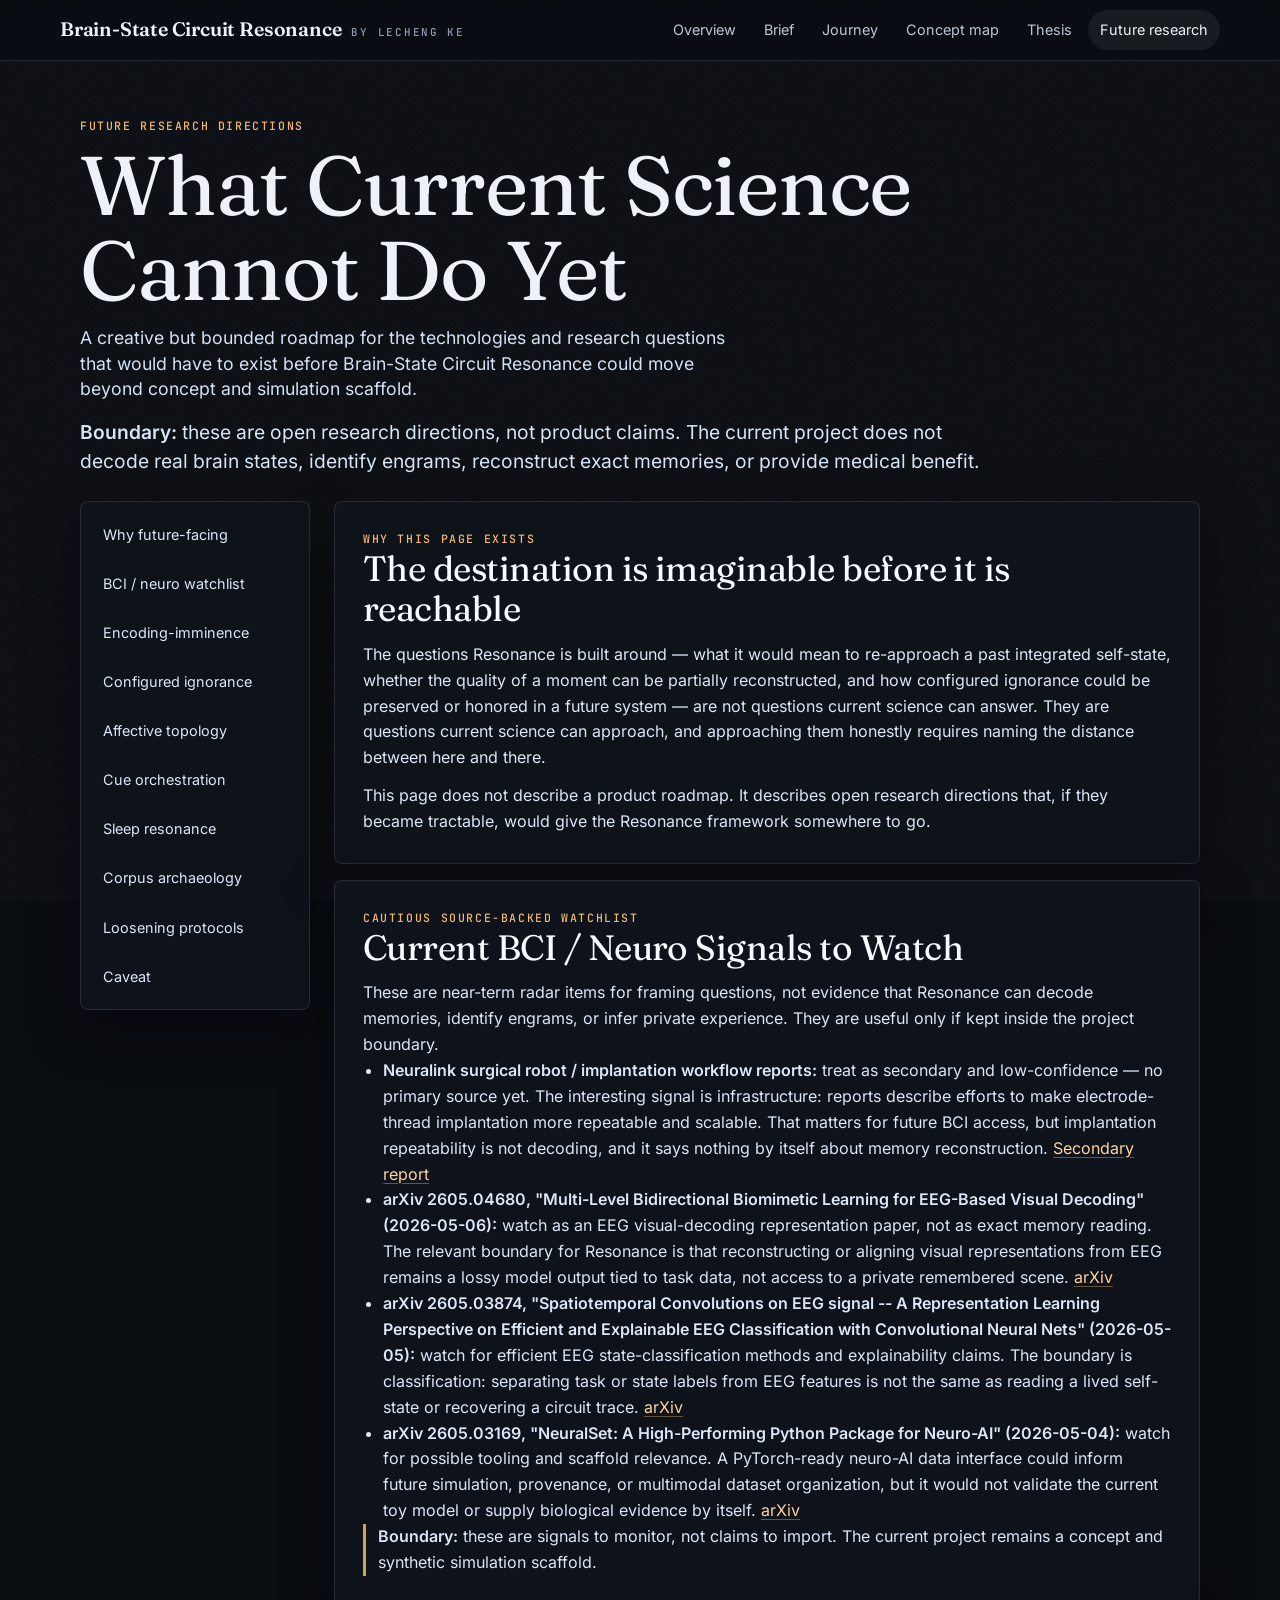
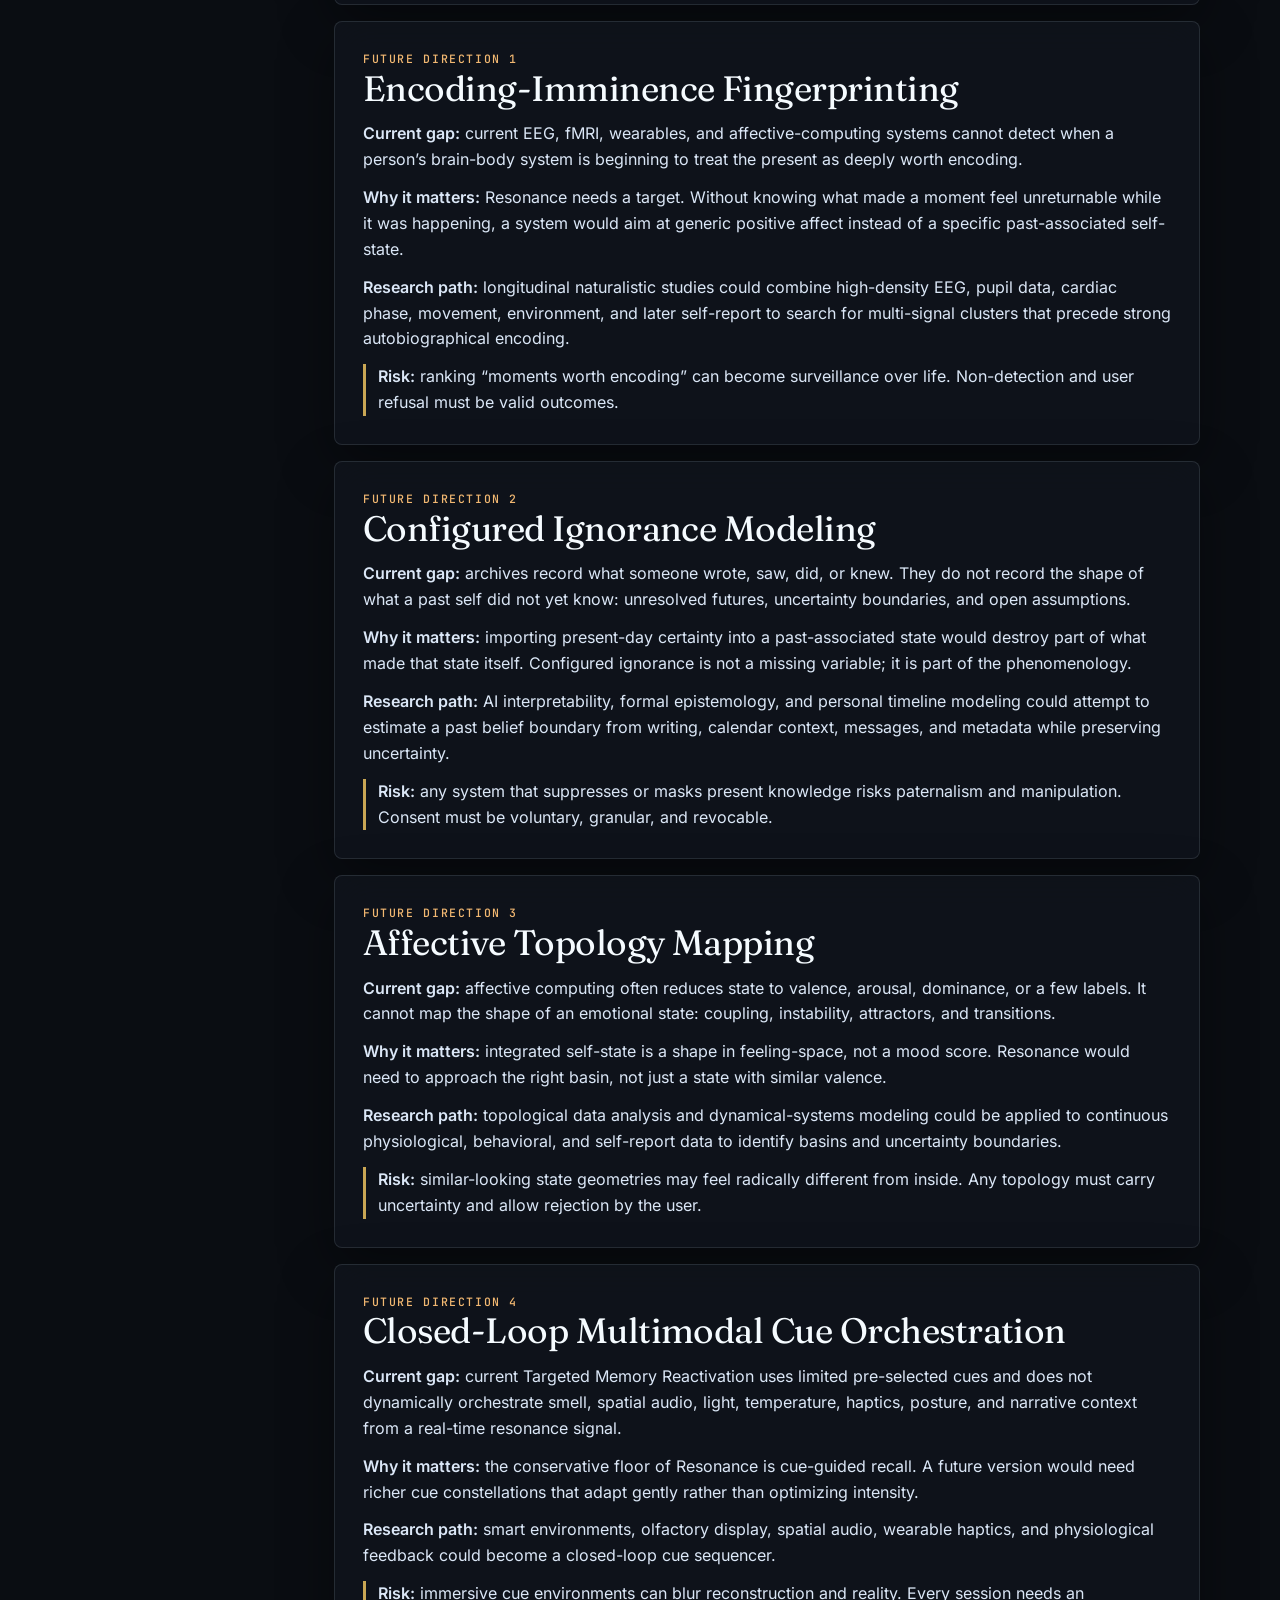
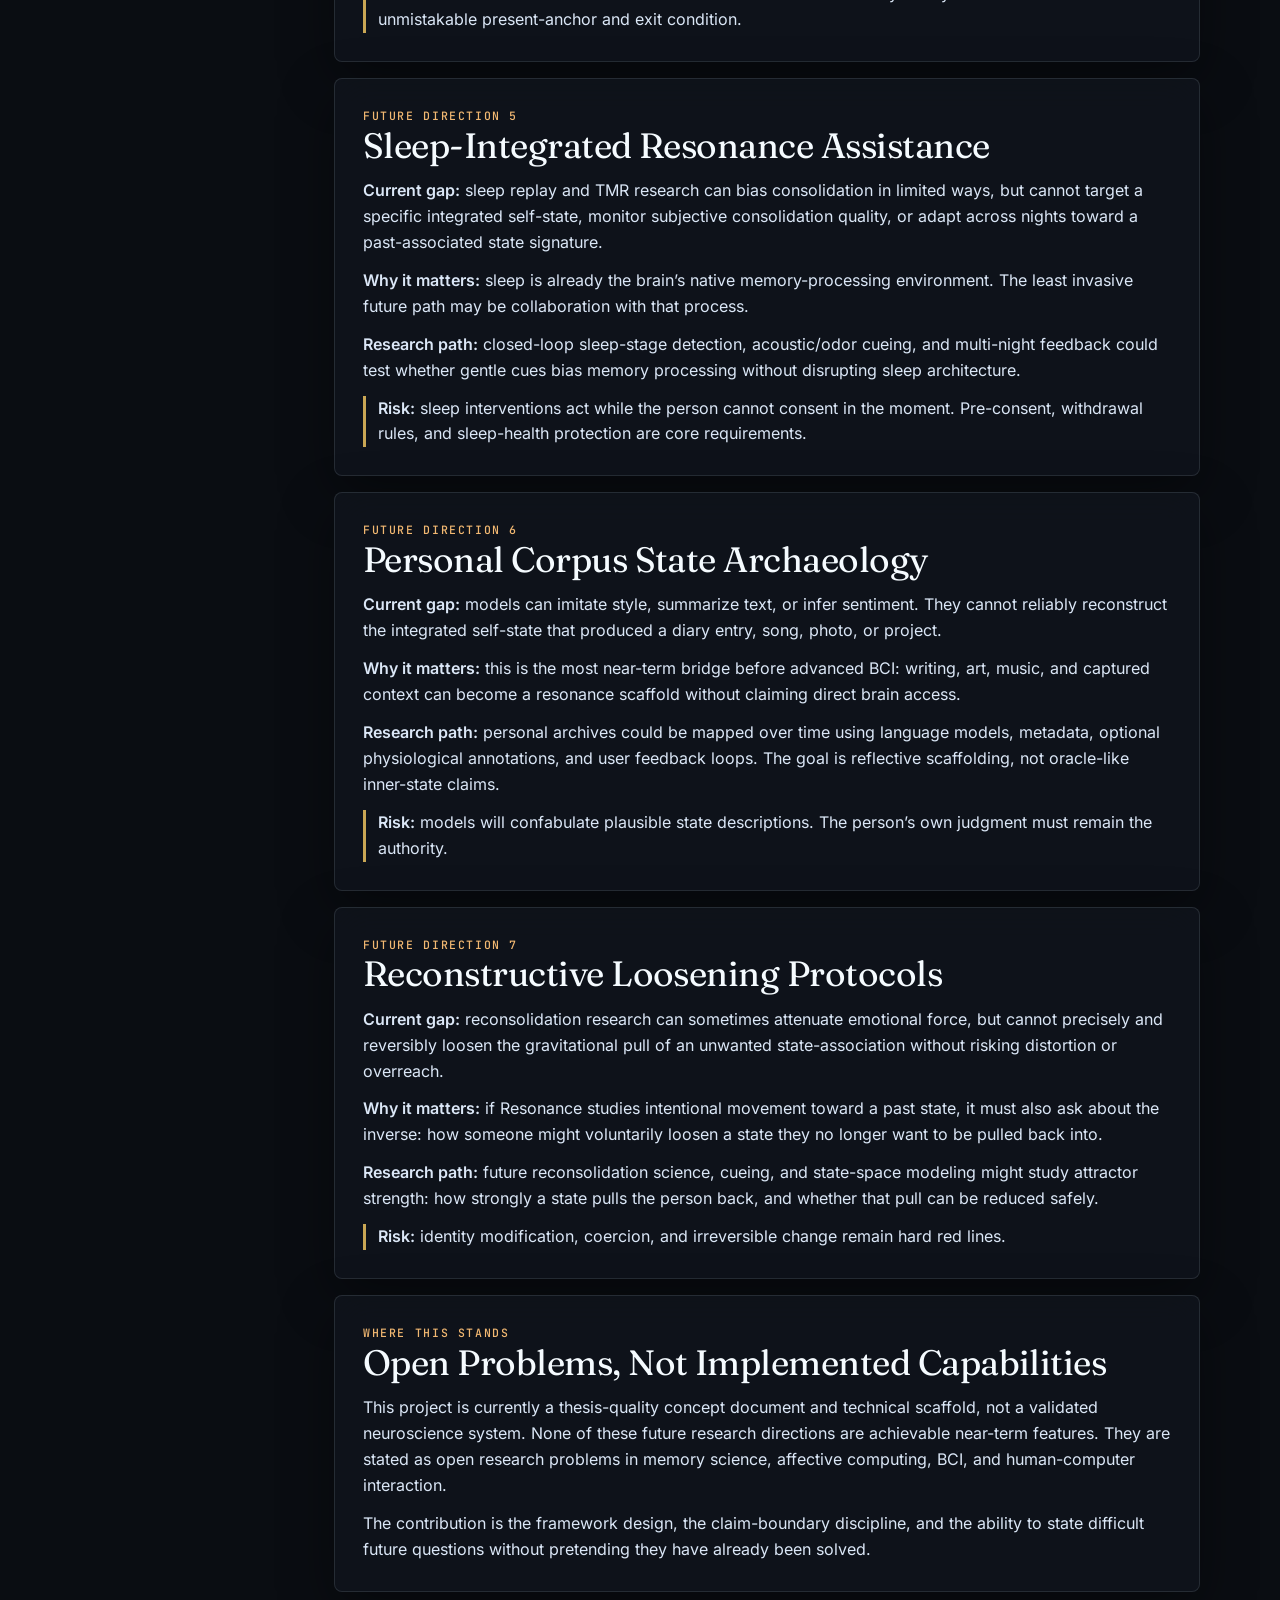
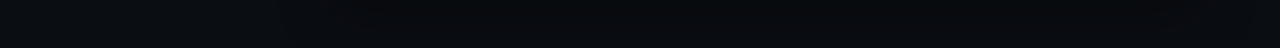
==== commit 82e0b189: "Keep the site about the project: overview becomes the home page This repository is the Brain-State C" ====
--- a/future-research.html
+++ b/future-research.html
@@ -3,7 +3,7 @@
 <head>
   <meta charset="utf-8" />
   <meta name="viewport" content="width=device-width, initial-scale=1" />
-  <title>Future Research — Brain-State Circuit Resonance · Lecheng Ke</title>
+  <title>Future Research — Brain-State Circuit Resonance</title>
   <meta name="theme-color" content="#0a0d12" />
   <link rel="icon" href="assets/favicon.svg" type="image/svg+xml" />
   <link rel="stylesheet" href="style.css?v=2026-09-28" />
@@ -14,34 +14,23 @@
 
   <header class="site-header">
     <div class="site-header-inner">
-      <a class="wordmark" href="./" aria-label="Lecheng Ke — Research, home">
-        <strong>Lecheng Ke</strong><span>Research</span>
+      <a class="wordmark" href="./" aria-label="Brain-State Circuit Resonance — project overview">
+        <strong>Brain-State Circuit Resonance</strong><span>by Lecheng Ke</span>
       </a>
       <button class="menu-toggle" type="button" aria-expanded="false" aria-controls="siteNav">
         <span class="menu-toggle-bars" aria-hidden="true"></span>Menu
       </button>
-      <nav class="site-nav" id="siteNav" aria-label="Site">
-        <a href="./#research">Research</a>
-        <a href="./#approach">Approach</a>
-        <a href="./#contact">Contact</a>
-      </nav>
-    </div>
-  </header>
-
-  <nav class="project-bar" aria-label="Brain-State Circuit Resonance pages">
-    <div class="project-bar-inner">
-      <span class="project-bar-label">Project 01</span>
-      <div class="project-tabs">
-        <a href="resonance.html">Overview</a>
+      <nav class="site-nav" id="siteNav" aria-label="Project pages">
+        <a href="./">Overview</a>
         <a href="project-brief.html">Brief</a>
         <a href="journey.html">Journey</a>
         <a href="mindmap.html">Concept map</a>
         <a href="read.html">Thesis</a>
         <a href="future-research.html" aria-current="page">Future research</a>
-      </div>
-      <button class="project-comments" type="button" data-comments-toggle hidden>Comments</button>
+        <button class="nav-comments" type="button" data-comments-toggle hidden>Comments</button>
+      </nav>
     </div>
-  </nav>
+  </header>
   <header class="brief-hero">
     <p class="eyebrow">Future research directions</p>
     <h1>What Current Science Cannot Do Yet</h1>
--- a/style.css
+++ b/style.css
@@ -2030,7 +2030,8 @@
   line-height: 1.02;
 }
 
-.boundary-strip .strip-short {
+.boundary-strip .strip-short,
+.dock-short {
   display: none;
 }
 
@@ -2078,6 +2079,10 @@
     display: none;
   }
 
+  .dock-short {
+    display: inline;
+  }
+
   body:has(.prototype-console.open) .floating-logic-nav,
   body:has(.side-panel.open) .floating-logic-nav,
   body:has(.control-deck.open) .floating-logic-nav,
@@ -2158,22 +2163,6 @@
   font-size: 1.3rem;
   font-style: italic;
   font-weight: 400;
-}
-
-.project-comments {
-  flex: 0 0 auto;
-  margin-left: auto;
-  padding: 6px 12px;
-  border: 1px dashed rgba(242, 184, 114, 0.5);
-  border-radius: 999px;
-  background: transparent;
-  color: #ffd3a1;
-  font: 600 0.8rem "Inter", system-ui, sans-serif;
-  cursor: pointer;
-}
-
-.project-comments[hidden] {
-  display: none;
 }
 
 /* Journey meters: consistent bars instead of each browser's default meter. */
--- a/site.css
+++ b/site.css
@@ -256,63 +256,34 @@
 .menu-toggle[aria-expanded="true"] .menu-toggle-bars::before { top: 4px; transform: rotate(45deg); }
 .menu-toggle[aria-expanded="true"] .menu-toggle-bars::after { top: 4px; transform: rotate(-45deg); }
 
-/* Project tabs: sibling pages of one project. Scrolls sideways on phones. */
-.project-bar {
-  border-bottom: 1px solid var(--hairline);
-  background: rgba(10, 13, 18, 0.6);
-}
-
-.project-bar-inner {
-  display: flex;
-  align-items: center;
-  gap: 14px;
-  width: min(var(--page-max), 100% - 2 * var(--gutter));
-  margin: 0 auto;
-  overflow-x: auto;
-  scrollbar-width: none;
-  mask-image: linear-gradient(90deg, black 88%, transparent);
-  -webkit-mask-image: linear-gradient(90deg, black 88%, transparent);
-}
-
-.project-bar-inner::-webkit-scrollbar {
+.nav-comments {
+  margin-left: 6px;
+  padding: 7px 12px;
+  border: 1px dashed rgba(242, 184, 114, 0.5);
+  border-radius: 999px;
+  background: transparent;
+  color: var(--warm-strong);
+  font: 600 0.82rem var(--font-sans);
+  cursor: pointer;
+}
+
+.nav-comments[hidden] {
   display: none;
 }
 
-.project-bar-label {
-  flex: 0 0 auto;
-  color: var(--text-3);
-  font-family: var(--font-mono);
-  font-size: 0.68rem;
-  letter-spacing: 0.12em;
-  text-transform: uppercase;
-}
-
-.project-tabs {
-  display: flex;
-  gap: 2px;
-  padding: 6px 0;
-}
-
-.project-tabs a {
-  flex: 0 0 auto;
-  padding: 7px 11px;
-  border-radius: 999px;
-  color: var(--text-2);
-  font-size: 0.86rem;
-  text-decoration: none;
-  white-space: nowrap;
-}
-
-.project-tabs a:hover {
-  color: var(--text-1);
-}
-
-.project-tabs a[aria-current="page"] {
-  background: var(--warm-soft);
+/* ---------- Shared bits ---------- */
+
+.byline-link {
   color: var(--warm-strong);
-}
-
-/* ---------- Shared bits ---------- */
+  text-decoration: underline;
+  text-decoration-color: rgba(242, 184, 114, 0.45);
+  text-underline-offset: 3px;
+}
+
+.byline-link:hover {
+  text-decoration-color: var(--warm);
+}
+
 
 .eyebrow-mono {
   margin: 0 0 14px;
@@ -527,9 +498,9 @@
   gap: 8px 18px;
 }
 
-/* ---------- Phones ---------- */
-
-@media (max-width: 760px) {
+/* ---------- Tablets and phones ---------- */
+
+@media (max-width: 980px) {
   .menu-toggle {
     display: inline-flex;
   }
@@ -545,7 +516,8 @@
     gap: 2px;
     padding: 10px var(--gutter) 16px;
     border-bottom: 1px solid var(--hairline);
-    background: rgba(10, 13, 18, 0.97);
+    background: var(--ink-0);
+    box-shadow: 0 24px 48px rgba(0, 0, 0, 0.55);
   }
 
   .site-nav.is-open {
@@ -556,6 +528,21 @@
     padding: 12px 10px;
     border-radius: var(--radius-s);
     font-size: 1rem;
+  }
+
+  .nav-comments {
+    align-self: flex-start;
+    margin: 6px 0 0;
+  }
+}
+
+@media (max-width: 640px) {
+  .wordmark strong {
+    font-size: 1.02rem;
+  }
+
+  .wordmark span {
+    display: none;
   }
 }
 
